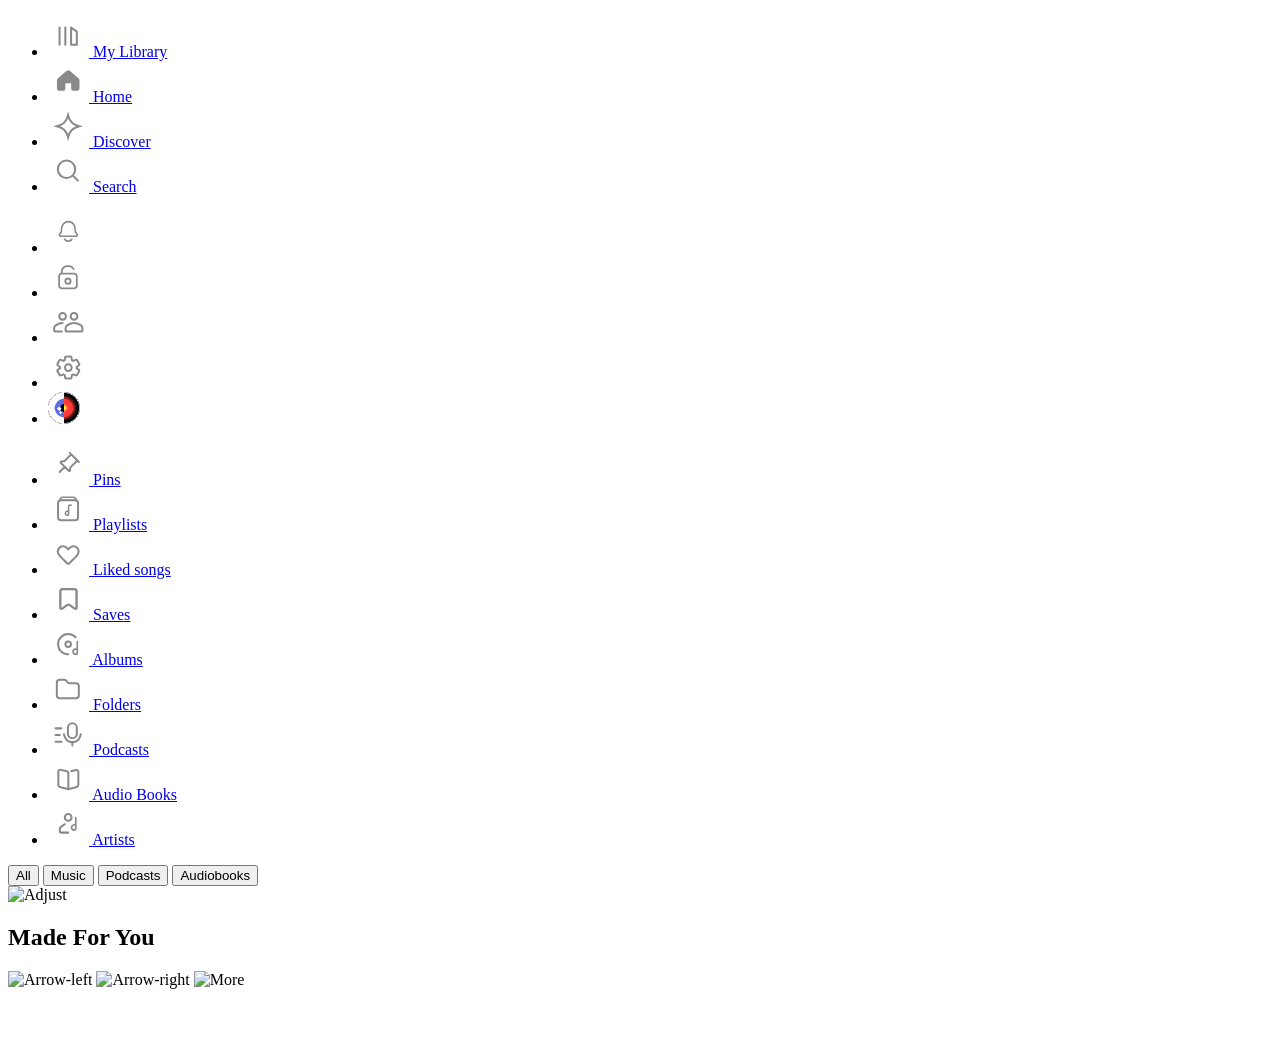
==== index.html @ 75dd50f4 "create html and scss files" ====
<!DOCTYPE html>
<html lang="en">

<head>
    <meta charset="UTF-8">
    <meta name="viewport" content="width=device-width, initial-scale=1.0">
    <title>Document</title>
</head>

<body>

    <div class="main-layout">

        <header class="header-container">

            <!-- Horizontal navigation with 2 lists -->
            <nav class="top-sidebar">

                <!-- 1st list/main navigation top right -->

                <div class="header-navigation">
                    <ul class="main-nav-list">

                        <li class="nav-link"><a href="#">

                                <svg class="nav-icon" width="41" height="41" viewBox="0 0 41 41" fill="none"
                                    xmlns="http://www.w3.org/2000/svg">
                                    <path d="M11.562 11.5625V28.8493" stroke="#898989" stroke-width="2.02054"
                                        stroke-linecap="round" stroke-linejoin="round" />
                                    <path d="M17.3242 11.5625V28.8493" stroke="#898989" stroke-width="2.02054"
                                        stroke-linecap="round" stroke-linejoin="round" />
                                    <path d="M23.0865 28.8493V11.5625L28.8488 15.5518V28.8493H23.0865Z" stroke="#898989"
                                        stroke-width="2.02054" stroke-linecap="round" stroke-linejoin="round" />
                                </svg>

                                <span class="nav-text">My Library</span>
                            </a>
                        </li>

                        <li class="nav-link"><a href="#">

                                <svg class="nav-icon" width="41" height="41" viewBox="0 0 41 41" fill="none"
                                    xmlns="http://www.w3.org/2000/svg">
                                    <path
                                        d="M10.1027 19.4329V26.9414C10.1027 27.8713 10.8565 28.6251 11.7865 28.6251H15.154C15.7202 28.6538 16.195 28.2025 16.195 27.6356V22.7282C16.195 21.8025 16.9422 21.0504 17.8679 21.0445L22.6554 21.0135C23.5896 21.0074 24.3501 21.7631 24.3501 22.6972V27.7185C24.3501 28.2192 24.756 28.6251 25.2567 28.6251H28.6243C29.5542 28.6251 30.3081 27.8713 30.3081 26.9414V19.4329C30.3081 18.9376 30.09 18.4674 29.7119 18.1475L21.293 11.0238C20.6652 10.4926 19.7456 10.4926 19.1178 11.0238L10.6988 18.1475C10.3208 18.4674 10.1027 18.9376 10.1027 19.4329Z"
                                        fill="#898989" stroke="#898989" stroke-width="2.3573" stroke-linecap="round"
                                        stroke-linejoin="round" />
                                </svg>

                                <span class="nav-text">Home</span></a></li>

                        <li class="nav-link"><a href="#">

                                <svg class="nav-icon" width="41" height="41" viewBox="0 0 41 41" fill="none"
                                    xmlns="http://www.w3.org/2000/svg">
                                    <path
                                        d="M20.5903 10.8229C21.8159 15.1881 25.2271 18.5993 29.5923 19.8249L31.3872 20.3288L29.5923 20.8327C25.2271 22.0583 21.8159 25.4695 20.5903 29.8346L20.0864 31.6296L19.5825 29.8346C18.357 25.4695 14.9457 22.0583 10.5806 20.8327L8.78564 20.3288L10.5806 19.8249C14.9457 18.5993 18.357 15.1881 19.5825 10.8229L20.0864 9.028L20.5903 10.8229Z"
                                        stroke="#898989" stroke-width="2" />
                                </svg>

                                <span class="nav-text">Discover</span>
                            </a>
                        </li>

                        <li class="nav-link"><a href="#">

                                <svg class="nav-icon" width="41" height="41" viewBox="0 0 41 41" fill="none"
                                    xmlns="http://www.w3.org/2000/svg">
                                    <path
                                        d="M24.7356 24.3607C26.2732 22.7923 27.2213 20.6437 27.2213 18.2738C27.2213 13.4713 23.3281 9.57812 18.5256 9.57812C13.7232 9.57812 9.82999 13.4713 9.82999 18.2738C9.82999 23.0763 13.7232 26.9694 18.5256 26.9694C20.9582 26.9694 23.1574 25.9706 24.7356 24.3607ZM24.7356 24.3607L29.83 29.5781"
                                        stroke="#898989" stroke-width="2.02054" stroke-linecap="round" />
                                </svg>

                                <span class="nav-text">Search</span>
                            </a>
                        </li>

                    </ul>
                </div>

                <!-- 2nd list / Top left navigation with icons inside -->


                <div class="icon-nav">
                    <ul class="action-nav-list">
                        <li class="nav-link"><a href="#">
                                <svg class="nav-icon" width="41" height="41" viewBox="0 0 41 41" fill="none"
                                    xmlns="http://www.w3.org/2000/svg">
                                    <path
                                        d="M27.8736 24.2741H12.8179C11.6282 24.2741 10.9784 22.8866 11.74 21.9727L12.9945 20.4673C13.2098 20.2088 13.3174 19.882 13.3141 19.5456C13.2934 17.4262 13.6655 9.54102 20.3457 9.54102C27.0259 9.54102 27.398 17.4262 27.3774 19.5456C27.3741 19.882 27.4816 20.2088 27.697 20.4673L28.9515 21.9727C29.7131 22.8866 29.0632 24.2741 27.8736 24.2741Z"
                                        stroke="#898989" stroke-width="1.6838" stroke-linecap="round"
                                        stroke-linejoin="round" />
                                    <path
                                        d="M16.8379 27.0801C16.8379 27.0801 17.5395 29.1848 20.3458 29.1848C23.1521 29.1848 23.8536 27.0801 23.8536 27.0801"
                                        stroke="#898989" stroke-width="1.6838" stroke-linecap="round"
                                        stroke-linejoin="round" />
                                </svg>
                            </a>
                        </li>

                        <li class="nav-link"><a href="#">
                                <svg class="nav-icon" width="41" height="41" viewBox="0 0 41 41" fill="none"
                                    xmlns="http://www.w3.org/2000/svg">
                                    <path
                                        d="M24.7338 12.4639C24.9425 12.9074 25.4713 13.0978 25.9148 12.889C26.3583 12.6803 26.5487 12.1515 26.3399 11.708L24.7338 12.4639ZM13.8048 16.1865C14.6809 16.0443 14.6809 16.0447 14.681 16.0451C14.681 16.0452 14.6811 16.0456 14.6811 16.0457C14.6812 16.0461 14.6812 16.0464 14.6812 16.0465C14.6813 16.0468 14.6813 16.0467 14.6812 16.0462C14.681 16.0451 14.6806 16.0424 14.68 16.0382C14.6787 16.0296 14.6766 16.0148 14.674 15.9941C14.6687 15.9526 14.6611 15.8877 14.6536 15.8029C14.6385 15.6328 14.6236 15.3846 14.6263 15.0851C14.6318 14.4798 14.7089 13.6967 14.9783 12.9307C15.2453 12.1715 15.6926 11.4504 16.4326 10.914C17.1704 10.3793 18.2742 9.97351 19.9514 9.97351V8.19836C17.9791 8.19836 16.4899 8.68016 15.3908 9.47676C14.2941 10.2717 13.661 11.3258 13.3037 12.3418C12.9488 13.3509 12.8578 14.3429 12.8512 15.069C12.8479 15.4352 12.866 15.7418 12.8854 15.96C12.8951 16.0693 12.9052 16.157 12.9132 16.2195C12.9172 16.2508 12.9207 16.2758 12.9234 16.2941C12.9247 16.3033 12.9259 16.3108 12.9267 16.3166C12.9272 16.3195 12.9276 16.3219 12.9279 16.324C12.9281 16.325 12.9282 16.3259 12.9283 16.3267C12.9284 16.3271 12.9285 16.3276 12.9285 16.3278C12.9286 16.3282 12.9287 16.3287 13.8048 16.1865ZM19.9514 9.97351C21.4562 9.97351 22.4981 10.3005 23.2263 10.7507C23.9524 11.1996 24.4245 11.8067 24.7338 12.4639L26.3399 11.708C25.9085 10.7913 25.2234 9.89837 24.1597 9.24076C23.0981 8.58443 21.7176 8.19836 19.9514 8.19836V9.97351Z"
                                        fill="#898989" />
                                    <path
                                        d="M26.1644 16.6309H13.7384C12.2678 16.6309 11.0757 17.823 11.0757 19.2936V28.6131C11.0757 30.0837 12.2678 31.2758 13.7384 31.2758H26.1644C27.635 31.2758 28.8271 30.0837 28.8271 28.6131V19.2936C28.8271 17.823 27.635 16.6309 26.1644 16.6309Z"
                                        stroke="#898989" stroke-width="1.77515" />
                                    <circle cx="19.9514" cy="24.1744" r="2.66272" stroke="#898989"
                                        stroke-width="1.77515" />
                                </svg>
                        </li>


                        <li class="nav-link"><a href="#">
                                <svg class="nav-icon" width="41" height="41" viewBox="0 0 41 41" fill="none"
                                    xmlns="http://www.w3.org/2000/svg">
                                    <path
                                        d="M29.4 14.3129C29.4 16.1727 27.8923 17.6804 26.0324 17.6804C24.1726 17.6804 22.6649 16.1727 22.6649 14.3129C22.6649 12.453 24.1726 10.9453 26.0324 10.9453C27.8923 10.9453 29.4 12.453 29.4 14.3129Z"
                                        stroke="#898989" stroke-width="2.02054" />
                                    <path
                                        d="M19.1131 23.4167L19.8629 22.9168C21.6899 21.6988 23.8366 21.0488 26.0324 21.0488C28.2282 21.0488 30.3749 21.6988 32.202 22.9168L32.9518 23.4167C33.8886 24.0412 34.4513 25.0927 34.4513 26.2187V27.8962C34.4513 28.7641 33.7477 29.4677 32.8798 29.4677H26.0324H19.185C18.3171 29.4677 17.6135 28.7641 17.6135 27.8962V26.2187C17.6135 25.0927 18.1762 24.0412 19.1131 23.4167Z"
                                        stroke="#898989" stroke-width="2.02054" stroke-linecap="round"
                                        stroke-linejoin="round" />
                                    <path
                                        d="M17.9811 14.3129C17.9811 16.1727 16.4734 17.6804 14.6135 17.6804C12.7537 17.6804 11.246 16.1727 11.246 14.3129C11.246 12.453 12.7537 10.9453 14.6135 10.9453C16.4734 10.9453 17.9811 12.453 17.9811 14.3129Z"
                                        stroke="#898989" stroke-width="2.02054" />
                                    <path
                                        d="M14.6135 21.0488C12.4177 21.0488 10.271 21.6988 8.44398 22.9168L7.69419 23.4167C6.75734 24.0412 6.19461 25.0927 6.19461 26.2187V27.8962C6.19461 28.7641 6.89821 29.4677 7.76614 29.4677H13.8271"
                                        stroke="#898989" stroke-width="2.02054" stroke-linecap="round"
                                        stroke-linejoin="round" />
                                </svg>

                        </li>
                        <li class="nav-link"><a href="#">
                                <svg class="nav-icon" width="41" height="41" viewBox="0 0 41 41" fill="none"
                                    xmlns="http://www.w3.org/2000/svg">
                                    <path
                                        d="M22.4407 31.5846H18.208C17.9258 31.5846 17.6812 31.493 17.4743 31.3096C17.2674 31.1263 17.1451 30.8971 17.1075 30.6221L16.7688 28.0646C16.5243 27.973 16.294 27.863 16.0781 27.7346C15.8613 27.6063 15.6495 27.4688 15.4426 27.3221L12.9876 28.3121C12.7242 28.4038 12.4608 28.413 12.1975 28.3396C11.9341 28.2663 11.7272 28.1105 11.5767 27.8721L9.48852 24.3246C9.33802 24.0863 9.29099 23.8296 9.34743 23.5546C9.40387 23.2796 9.54496 23.0596 9.7707 22.8946L11.8871 21.3271C11.8683 21.1988 11.8589 21.0749 11.8589 20.9553V20.2128C11.8589 20.094 11.8683 19.9705 11.8871 19.8421L9.7707 18.2746C9.54496 18.1096 9.40387 17.8896 9.34743 17.6146C9.29099 17.3396 9.33802 17.083 9.48852 16.8446L11.5767 13.2971C11.7084 13.0405 11.9104 12.8799 12.1828 12.8153C12.456 12.7515 12.7242 12.7655 12.9876 12.8571L15.4426 13.8471C15.6495 13.7005 15.8659 13.563 16.0916 13.4346C16.3173 13.3063 16.5431 13.1963 16.7688 13.1046L17.1075 10.5471C17.1451 10.2721 17.2674 10.043 17.4743 9.85964C17.6812 9.67631 17.9258 9.58464 18.208 9.58464H22.4407C22.7229 9.58464 22.9675 9.67631 23.1744 9.85964C23.3813 10.043 23.5036 10.2721 23.5412 10.5471L23.8798 13.1046C24.1244 13.1963 24.355 13.3063 24.5718 13.4346C24.7877 13.563 24.9992 13.7005 25.2061 13.8471L27.6611 12.8571C27.9245 12.7655 28.1878 12.7563 28.4512 12.8296C28.7146 12.903 28.9215 13.0588 29.072 13.2971L31.1602 16.8446C31.3107 17.083 31.3577 17.3396 31.3013 17.6146C31.2448 17.8896 31.1037 18.1096 30.878 18.2746L28.7616 19.8421C28.7804 19.9705 28.7898 20.094 28.7898 20.2128V20.9553C28.7898 21.0749 28.771 21.1988 28.7334 21.3271L30.8498 22.8946C31.0755 23.0596 31.2166 23.2796 31.273 23.5546C31.3295 23.8296 31.2824 24.0863 31.1319 24.3246L29.0438 27.8446C28.8933 28.083 28.6818 28.2436 28.4094 28.3264C28.1363 28.4086 27.868 28.4038 27.6047 28.3121L25.2061 27.3221C24.9992 27.4688 24.7828 27.6063 24.5571 27.7346C24.3313 27.863 24.1056 27.973 23.8798 28.0646L23.5412 30.6221C23.5036 30.8971 23.3813 31.1263 23.1744 31.3096C22.9675 31.493 22.7229 31.5846 22.4407 31.5846Z"
                                        stroke="#898989" stroke-width="2" />
                                    <circle cx="20.3243" cy="20.5848" r="3.34783" stroke="#898989" stroke-width="2" />
                                </svg>
                            </a>
                        </li>
                        <li class="nav-link"><a href="#">
                                <svg class="nav-icon" width="32" height="32" viewBox="0 0 32 32" fill="none"
                                    xmlns="http://www.w3.org/2000/svg" xmlns:xlink="http://www.w3.org/1999/xlink">
                                    <rect width="32" height="32" rx="16" fill="url(#pattern0_8033_2040)" />
                                    <defs>
                                        <pattern id="pattern0_8033_2040" patternContentUnits="objectBoundingBox"
                                            width="1" height="1">
                                            <use xlink:href="#image0_8033_2040" transform="scale(0.00208333)" />
                                        </pattern>
                                        <image id="image0_8033_2040" width="480" height="480" preserveAspectRatio="none"
                                            xlink:href="[data-uri]" />
                                    </defs>
                                </svg>

                            </a>
                        </li>
                    </ul>

                </div>

            </nav>
        </header>



        <!-- Sidebar -->

        <aside class="sidebar">
            <nav class="sidebar-content">
                <ul class="sidebar-nav">
                    <li class="nav-link"><a href="#">
                            <svg class="nav-icon" width="41" height="41" viewBox="0 0 41 41" fill="none"
                                xmlns="http://www.w3.org/2000/svg">
                                <path
                                    d="M29.3209 16.4258L30.8388 17.9436M29.3209 16.4258L22.6206 23.1262C22.4974 23.2493 22.4191 23.4101 22.3981 23.5829L22.0634 26.3362C21.9851 26.9808 21.1987 27.2521 20.7395 26.7929L16.811 22.8644M29.3209 16.4258L23.2496 10.3544M21.7318 8.8366L23.2496 10.3544M23.2496 10.3544L16.5492 17.0548C16.4261 17.1779 16.2653 17.2562 16.0925 17.2773L13.3392 17.6119C12.6946 17.6903 12.4233 18.4767 12.8824 18.9358L16.811 22.8644M16.811 22.8644L11.6432 28.0322"
                                    stroke="#898989" stroke-width="2" stroke-linecap="round" stroke-linejoin="round" />
                            </svg>

                            <span>Pins</span></a></li>

                    <li class="nav-link"><a href="#">
                            <svg class="nav-icon" width="41" height="41" viewBox="0 0 41 41" fill="none"
                                xmlns="http://www.w3.org/2000/svg">
                                <rect width="20" height="20" rx="3" transform="matrix(1 0 0 -1 10.0757 31.3301)"
                                    stroke="#898989" stroke-width="2" stroke-linejoin="round" />
                                <path
                                    d="M12.0757 11.3301H28.0757C28.0757 9.67322 26.7325 8.33008 25.0757 8.33008H15.0757C13.4188 8.33008 12.0757 9.67322 12.0757 11.3301Z"
                                    stroke="#898989" stroke-width="1.5" stroke-linejoin="round" />
                                <path
                                    d="M20.5883 22.286V16.9551C20.5883 16.6099 20.8681 16.3301 21.2133 16.3301H23.3297M20.5883 22.286V25.303C20.5883 25.8578 20.1944 26.3413 19.6397 26.3289C18.6777 26.3075 17.3297 25.9738 17.3297 24.2713C17.3297 21.6242 20.5883 22.286 20.5883 22.286Z"
                                    stroke="#898989" stroke-width="1.5" stroke-linecap="round"
                                    stroke-linejoin="round" />
                            </svg>

                            <span>Playlists</span></a></li>
                    <li class="nav-link"><a href="#">

                            <svg class="nav-icon" width="41" height="41" viewBox="0 0 41 41" fill="none"
                                xmlns="http://www.w3.org/2000/svg">
                                <path
                                    d="M22.0692 13.5685L20.2054 15.3745L18.3415 13.5685C16.3872 11.6749 13.252 11.7794 11.4282 13.7991C9.65841 15.7589 9.41476 18.6943 11.0173 20.793C11.2143 21.0509 11.4079 21.2979 11.5922 21.524C12.7586 22.9549 15.3036 25.4539 16.5788 26.7949C17.5209 27.7857 18.3677 28.6121 19.0057 29.214C19.6794 29.8496 20.7193 29.8357 21.3943 29.2014C22.5707 28.0961 24.3746 26.3743 25.6453 25.0379C26.9204 23.6969 27.6521 22.9549 28.8186 21.524C29.0028 21.2979 29.1965 21.0509 29.3934 20.793C30.996 18.6943 30.7523 15.7589 28.9826 13.7991C27.1587 11.7794 24.0236 11.6749 22.0692 13.5685Z"
                                    stroke="#898989" stroke-width="2.02054" stroke-linecap="round"
                                    stroke-linejoin="round" />
                            </svg>
                            <span>Liked songs</span></a></li>

                    <li class="nav-link"><a href="#">
                            <svg class="nav-icon" width="41" height="41" viewBox="0 0 41 41" fill="none"
                                xmlns="http://www.w3.org/2000/svg">
                                <path
                                    d="M12.3243 12.4017V28.7055C12.3243 29.6489 13.3907 30.1977 14.1583 29.6493L19.095 26.1232C19.9016 25.5471 20.985 25.5471 21.7916 26.1232L26.7283 29.6493C27.4959 30.1977 28.5623 29.6489 28.5623 28.7055V12.4017C28.5623 11.1206 27.5237 10.082 26.2426 10.082H14.644C13.3629 10.082 12.3243 11.1206 12.3243 12.4017Z"
                                    stroke="#898989" stroke-width="2.3197" />
                            </svg>
                            <span>Saves</span></a></li>

                    <li class="nav-link"><a href="#">
                            <svg class="nav-icon" width="41" height="41" viewBox="0 0 41 41" fill="none"
                                xmlns="http://www.w3.org/2000/svg">
                                <circle cx="20.2054" cy="20.2065" r="2.75528" stroke="#898989" stroke-width="2.02054" />
                                <path
                                    d="M20.2053 30.3089C14.6257 30.3089 10.1026 25.7858 10.1026 20.2062C10.1026 14.6267 14.6257 10.1035 20.2053 10.1035C23.1179 10.1035 25.7427 11.3361 27.5864 13.3081"
                                    stroke="#898989" stroke-width="2.02054" stroke-linecap="round" />
                                <path
                                    d="M29.2959 17.5801V25.1571M29.2959 25.1571V28.9201C29.2959 29.6692 28.7624 30.3226 28.0136 30.299C26.7754 30.26 25.0864 29.8159 25.0864 27.6828C25.0864 24.3152 29.2959 25.1571 29.2959 25.1571Z"
                                    stroke="#898989" stroke-width="1.68378" stroke-linecap="round"
                                    stroke-linejoin="round" />
                            </svg>
                            <span>Albums</span></a></li>
                    <li class="nav-link"><a href="#">
                            <svg class="nav-icon" width="41" height="41" viewBox="0 0 41 41" fill="none"
                                xmlns="http://www.w3.org/2000/svg">
                                <path
                                    d="M30.8324 26.3301C30.8324 27.9869 29.4893 29.3301 27.8324 29.3301H11.8324C10.1755 29.3301 8.8324 27.9869 8.8324 26.3301V14.1301V13.8301C8.8324 12.1732 10.1755 10.8301 11.8324 10.8301H16.192C17.2142 10.8301 18.166 11.3505 18.7177 12.2111L19.0625 12.7491C19.6142 13.6096 20.566 14.1301 21.5882 14.1301H27.8324C29.4893 14.1301 30.8324 15.4732 30.8324 17.1301V26.3301Z"
                                    stroke="#898989" stroke-width="2" stroke-linejoin="round" />
                            </svg>
                            <span>Folders</span></a></li>
                    <li class="nav-link"><a href="#">
                            <svg class="nav-icon" width="41" height="41" viewBox="0 0 41 41" fill="none"
                                xmlns="http://www.w3.org/2000/svg">
                                <path
                                    d="M19.9314 13.7771V19.7066C19.9314 22.1626 21.9224 24.1536 24.3785 24.1536C26.8345 24.1536 28.8255 22.1626 28.8255 19.7066V18.7183V13.7771C28.8255 11.3211 26.8345 9.33008 24.3785 9.33008C21.9224 9.33008 19.9314 11.3211 19.9314 13.7771Z"
                                    stroke="#898989" stroke-width="2.016" stroke-linecap="round" />
                                <path
                                    d="M15.9784 20.2012C15.9784 20.2012 16.9666 28.1071 24.3784 28.1071M24.3784 28.1071C31.7902 28.1071 32.7784 20.2012 32.7784 20.2012M24.3784 28.1071V31.5659"
                                    stroke="#898989" stroke-width="2.016" stroke-linecap="round" />
                                <path d="M7.57837 14.3711H13.4584" stroke="#898989" stroke-width="2.016"
                                    stroke-linecap="round" />
                                <path d="M7.57837 21.0898H11.7784" stroke="#898989" stroke-width="2.016"
                                    stroke-linecap="round" />
                                <path d="M7.57837 27.8105H13.4584" stroke="#898989" stroke-width="2.016"
                                    stroke-linecap="round" />
                            </svg>
                            <span>Podcasts</span></a></li>
                    <li class="nav-link"><a href="#">
                            <svg class="nav-icon" width="41" height="41" viewBox="0 0 41 41" fill="none"
                                xmlns="http://www.w3.org/2000/svg">
                                <path
                                    d="M20.3297 30.3301L11.7921 27.9475C10.9276 27.7062 10.3297 26.9186 10.3297 26.0211V12.8486C10.3297 11.561 11.5286 10.6089 12.7827 10.9006L18.7827 12.2959C19.6886 12.5066 20.3297 13.3139 20.3297 14.2439V30.3301ZM20.3297 30.3301L28.8673 27.9475C29.7318 27.7062 30.3297 26.9186 30.3297 26.0211V12.9126C30.3297 11.6049 29.0954 10.649 27.8294 10.9762L23.1297 12.1905"
                                    stroke="#898989" stroke-width="2" stroke-linecap="round" stroke-linejoin="round" />
                            </svg>
                            <span>Audio Books</span></a></li>
                    <li class="nav-link"><a href="#">
                            <svg class="nav-icon" width="41" height="41" viewBox="0 0 41 41" fill="none"
                                xmlns="http://www.w3.org/2000/svg">
                                <path
                                    d="M23.573 13.4691C23.573 15.329 22.0653 16.8367 20.2055 16.8367C18.3456 16.8367 16.8379 15.329 16.8379 13.4691C16.8379 11.6093 18.3456 10.1016 20.2055 10.1016C22.0653 10.1016 23.573 11.6093 23.573 13.4691Z"
                                    stroke="#898989" stroke-width="2.02054" />
                                <path
                                    d="M16.8379 20.2051L13.2861 22.5729C12.3493 23.1975 11.7866 24.249 11.7866 25.3749V27.0525C11.7866 27.9204 12.4902 28.624 13.3581 28.624H20.2055"
                                    stroke="#898989" stroke-width="2.02054" stroke-linecap="round"
                                    stroke-linejoin="round" />
                                <path
                                    d="M27.7825 13.4688V21.0458M27.7825 21.0458V24.8088C27.7825 25.5579 27.249 26.2113 26.5003 26.1877C25.262 26.1487 23.5731 25.7046 23.5731 23.5715C23.5731 20.2039 27.7825 21.0458 27.7825 21.0458Z"
                                    stroke="#898989" stroke-width="1.68378" stroke-linecap="round"
                                    stroke-linejoin="round" />
                            </svg>
                            <span>Artists</span></a></li>
                </ul>
            </nav>
        </aside>


        <!-- Main Content of page -->

        <main class="main-content">

            <section class="main-content-header">
                <div class="filter-buttons">
                    <button class="filter-btn">All</button>
                    <button class="filter-btn">Music</button>
                    <button class="filter-btn">Podcasts</button>
                    <button class="filter-btn">Audiobooks</button>

                </div>

                <div class="adjust-icon">
                    <img src="/assets/" alt="Adjust">
                </div>

            </section>

            <section class="main-content-card-sections">
                <div class="section-name">
                    <h2>Made For You</h2>
                    <div class="navigation-arrows">
                        <img src="/assets/" alt="Arrow-left">
                        <img src="/assets/" alt="Arrow-right">
                        <img src="/assets/" alt="More">
                    </div>

                </div>

                <div class="card-grid">
                    <article class="card">
                        <img src="" alt="">
                        <h3></h3>
                        <p></p>

                    </article>

                    <article class="card">
                        <img src="" alt="">
                        <h3></h3>
                        <p></p>

                    </article>
                </div>

            </section>










        </main>








    </div>


</body>

</html>
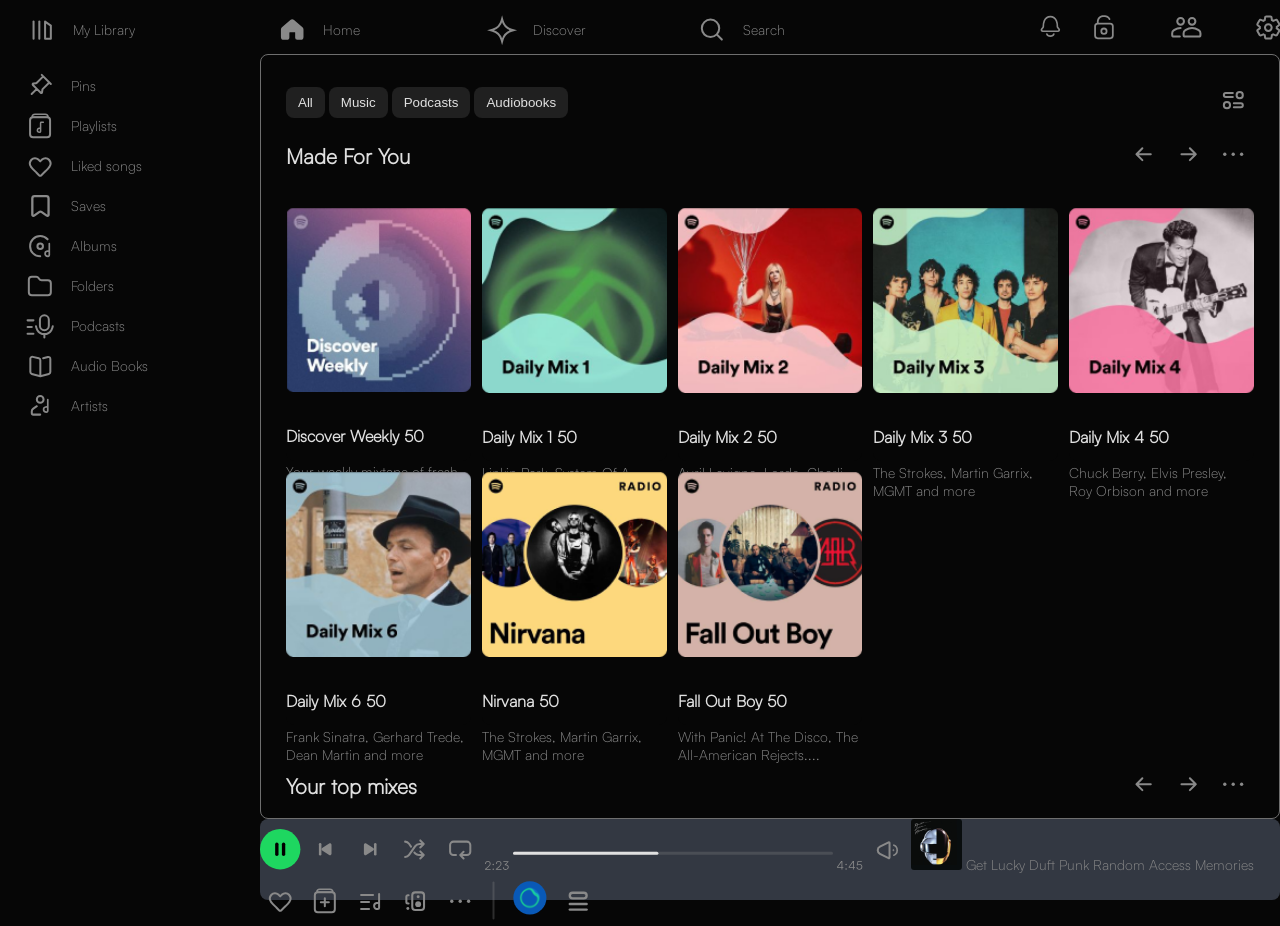
==== commit b7d1d02c: "add font-family, icons, images, library.html" ====
--- a/index.html
+++ b/index.html
@@ -4,12 +4,13 @@
 <head>
     <meta charset="UTF-8">
     <meta name="viewport" content="width=device-width, initial-scale=1.0">
+    <link rel="stylesheet" href="./css/main.css">
     <title>Document</title>
 </head>
 
 <body>
 
-    <div class="main-layout">
+    <div class="main-layout container">
 
         <header class="header-container">
 
@@ -21,7 +22,7 @@
                 <div class="header-navigation">
                     <ul class="main-nav-list">
 
-                        <li class="nav-link"><a href="#">
+                        <li class="nav-link"><a href="./pages/library.html" target="_blank">
 
                                 <svg class="nav-icon" width="41" height="41" viewBox="0 0 41 41" fill="none"
                                     xmlns="http://www.w3.org/2000/svg">
@@ -166,8 +167,6 @@
             </nav>
         </header>
 
-
-
         <!-- Sidebar -->
 
         <aside class="sidebar">
@@ -284,7 +283,6 @@
             </nav>
         </aside>
 
-
         <!-- Main Content of page -->
 
         <main class="main-content">
@@ -299,61 +297,401 @@
                 </div>
 
                 <div class="adjust-icon">
-                    <img src="/assets/" alt="Adjust">
+                    <img src="assets/icons/icons big/Name=Adjust, Filled=No.svg" alt="Adjust" title="Adjust">
+                    <!-- title რატო არ მუშაობს? -->
+
                 </div>
 
             </section>
 
-            <section class="main-content-card-sections">
-                <div class="section-name">
-                    <h2>Made For You</h2>
-                    <div class="navigation-arrows">
-                        <img src="/assets/" alt="Arrow-left">
-                        <img src="/assets/" alt="Arrow-right">
-                        <img src="/assets/" alt="More">
-                    </div>
-
-                </div>
-
-                <div class="card-grid">
-                    <article class="card">
-                        <img src="" alt="">
-                        <h3></h3>
-                        <p></p>
-
-                    </article>
-
-                    <article class="card">
-                        <img src="" alt="">
-                        <h3></h3>
-                        <p></p>
-
-                    </article>
-                </div>
-
-            </section>
-
-
-
-
-
-
-
-
-
+            <!-- Cards Area -->
+
+            <div class="card-grid">
+
+
+                <!-- Made For You -->
+
+                <section class="cards-section">
+                    <div class="section-name">
+                        <h2>Made For You</h2>
+                        <div class="navigation-arrows">
+                            <img src="assets/icons/icons big/Name=Arrow-Left, Filled=No.svg" alt="Arrow-left">
+                            <img src="assets/icons/icons big/Name=Arrow-Right, Filled=No.svg" alt="Arrow-right">
+                            <img src="assets/icons/icons big/Name=More, Filled=No.svg" alt="More">
+                        </div>
+
+                    </div>
+
+                    <div class="card-container">
+                        <article class="card">
+                            <img src="/assets/images/home-pg-images/Frame 8.png" alt="Discover Weekly">
+                            <h3>Discover Weekly <span>50</span></h3>
+                            <p>Your weekly mixtape of fresh music.</p>
+
+                        </article>
+
+                        <article class="card">
+                            <img src="/assets/images/home-pg-images/Frame 8-1.png" alt="Daily Mix 1">
+                            <h3>Daily Mix 1 <span>50</span></h3>
+                            <p>Linkin Park, System Of A Down, Coal Chamber...</p>
+
+                        </article>
+
+                        <article class="card">
+                            <img src="/assets/images/home-pg-images/Frame 8-2.png" alt="Daily Mix 2">
+                            <h3>Daily Mix 2 <span>50</span></h3>
+                            <p>Avril Lavigne, Lorde, Charli XCX and more</p>
+
+                        </article>
+
+                        <article class="card">
+                            <img src="/assets/images/home-pg-images/Frame 8-3.png" alt="Daily Mix 3">
+                            <h3>Daily Mix 3 <span>50</span></h3>
+                            <p>The Strokes, Martin Garrix, MGMT and more</p>
+
+                        </article>
+
+                        <article class="card">
+                            <img src="/assets/images/home-pg-images/Frame 8-4.png" alt="Daily Mix 4">
+                            <h3>Daily Mix 4 <span>50</span></h3>
+                            <p>Chuck Berry, Elvis Presley, Roy Orbison and more</p>
+
+                        </article>
+
+                        <article class="card">
+                            <img src="/assets/images/home-pg-images/Frame 8-5.png" alt="Daily Mix 6">
+                            <h3>Daily Mix 6 <span>50</span></h3>
+                            <p>Frank Sinatra, Gerhard Trede, Dean Martin and more</p>
+
+                        </article>
+
+                        <article class="card">
+                            <img src="/assets/images/home-pg-images/Frame 8-6.png" alt="Nirvana">
+                            <h3>Nirvana <span>50</span></h3>
+                            <p>The Strokes, Martin Garrix, MGMT and more</p>
+
+                        </article>
+
+                        <article class="card">
+                            <img src="/assets/images/home-pg-images/Frame 8-7.png" alt="Fall Out Boy">
+                            <h3>Fall Out Boy <span>50</span></h3>
+                            <p>With Panic! At The Disco, The All-American Rejects....</p>
+
+                        </article>
+
+                    </div>
+
+                </section>
+
+
+                <!-- 2nd row -->
+
+
+                <section class="cards-section">
+
+                    <div class="section-name">
+                        <h2>Your top mixes</h2>
+                        <div class="navigation-arrows">
+                            <img src="assets/icons/icons big/Name=Arrow-Left, Filled=No.svg" alt="Arrow-left">
+                            <img src="assets/icons/icons big/Name=Arrow-Right, Filled=No.svg" alt="Arrow-right">
+                            <img src="assets/icons/icons big/Name=More, Filled=No.svg" alt="More">
+                        </div>
+
+                    </div>
+
+                    <div class="card-container">
+
+                        <article class="card">
+                            <img src="/assets/images/home-pg-images/Frame 8-11.png" alt="Rock Mix">
+                            <h3>Rock Mix <span>50</span></h3>
+                            <p>Red Hot Chili Peppers, R.E.M., Guns N' Roses...</p>
+                        </article>
+
+                        <article class="card">
+                            <img src="/assets/images/home-pg-images/Frame 8-12.png" alt="Chill Mix">
+                            <h3>Chill Mix <span>50</span></h3>
+                            <p>MF DOOM, Daft Punk, The Chainsmokers, and more</p>
+                        </article>
+
+                        <article class="card">
+                            <img src="/assets/images/home-pg-images/Frame 8-13.png" alt="Pop Mix">
+                            <h3>Pop Mix <span>50</span></h3>
+                            <p>Kylie Minogue, Charli XCX, Cage The Elephant and...</p>
+                        </article>
+
+                        <article class="card">
+                            <img src="/assets/images/home-pg-images/Frame 8-14.png" alt="Daft Punk Mix">
+                            <h3>Daft Punk Mix <span>50</span></h3>
+                            <p>Daft Punk, MGMT, Muse, and more</p>
+                        </article>
+
+                        <article class="card">
+                            <img src="/assets/images/home-pg-images/Frame 8-15.png" alt="Happy Mix">
+                            <h3>Happy Mix <span>50</span></h3>
+                            <p>Chuck Berry, Skeeter David, Van Morrison and...</p>
+                        </article>
+
+                        <article class="card">
+                            <img src="/assets/images/home-pg-images/Frame 8-16.png" alt="David Bowie Mix">
+                            <h3>David Bowie Mix <span>50</span></h3>
+                            <p>Soft Cell, The Who and The Clash</p>
+                        </article>
+
+                        <article class="card">
+                            <img src="/assets/images/home-pg-images/Frame 8-17.png" alt="60s Mix">
+                            <h3>Upbeat Mix <span>50</span></h3>
+                            <p>Kylie Minogue, Charli XCX, Cage The Elephant and...</p>
+                        </article>
+
+                        <article class="card">
+                            <img src="/assets/images/home-pg-images/Frame 124-1.png" alt="60s Mix">
+                            <h3>60s Mix <span>50</span></h3>
+                            <p>The Turtles, Van Morrison, ABBA and more</p>
+                        </article>
+
+                    </div>
+
+                </section>
+
+                <!-- 3rd row -->
+
+
+                <section class="cards-section">
+
+                    <div class="section-name">
+                        <h2>Your favorite artists</h2>
+                        <div class="navigation-arrows">
+                            <img src="assets/icons/icons big/Name=Arrow-Left, Filled=No.svg" alt="Arrow-left">
+                            <img src="assets/icons/icons big/Name=Arrow-Right, Filled=No.svg" alt="Arrow-right">
+                            <img src="assets/icons/icons big/Name=More, Filled=No.svg" alt="More">
+                        </div>
+
+                    </div>
+
+                    <div class="card-container">
+
+                        <article class="card">
+                            <img src="/assets/images/home-pg-images/image 9.png" alt="Rock Mix">
+                            <h3>Guns N’ Roses</h3>
+                        </article>
+
+                        <article class="card">
+                            <img src="/assets/images/home-pg-images/image 3.png" alt="Rock Mix">
+                            <h3>Daft Punk</h3>
+                        </article>
+
+                        <article class="card">
+                            <img src="/assets/images/home-pg-images/image 4.png" alt="Rock Mix">
+                            <h3>David Bowie</h3>
+                        </article>
+                    </div>
+
+                </section>
+
+
+                <!-- 4rd row -->
+
+
+                <section class="cards-section">
+
+                    <div class="section-name">
+                        <h2>Albums for you</h2>
+                        <div class="navigation-arrows">
+                            <img src="assets/icons/icons big/Name=Arrow-Left, Filled=No.svg" alt="Arrow-left">
+                            <img src="assets/icons/icons big/Name=Arrow-Right, Filled=No.svg" alt="Arrow-right">
+                            <img src="assets/icons/icons big/Name=More, Filled=No.svg" alt="More">
+                        </div>
+
+                    </div>
+
+                    <div class="card-container">
+
+                        <article class="card">
+                            <img src="/assets/images/home-pg-images/images 1 (3).png" alt="Rock Mix">
+                            <h3>Meteora</h3>
+                            <p>Linkin Park</p>
+                        </article>
+
+                        <article class="card">
+                            <img src="/assets/images/home-pg-images/image 3.png" alt="Rock Mix">
+                            <h3>Random Access Memories 13</h3>
+                            <p>Daft Punk</p>
+                        </article>
+
+                        <article class="card">
+                            <img src="/assets/images/home-pg-images/images 1 (1).png" alt="Rock Mix">
+                            <h3>Abbey Road</h3>
+                            <p>The beatles</p>
+                        </article>
+
+                        <article class="card">
+                            <img src="/assets/images/home-pg-images/img (6).png" alt="Rock Mix">
+                            <h3>Black Holes and Revelations</h3>
+                            <p>Muse</p>
+                        </article>
+                    </div>
+
+                </section>
+
+
+
+
+
+
+
+                <!-- 4rs row -->
+
+
+                <section class="cards-section">
+
+                    <div class="section-name">
+                        <h2>Audiobooks for you</h2>
+                        <div class="navigation-arrows">
+                            <img src="assets/icons/icons big/Name=Arrow-Left, Filled=No.svg" alt="Arrow-left">
+                            <img src="assets/icons/icons big/Name=Arrow-Right, Filled=No.svg" alt="Arrow-right">
+                            <img src="assets/icons/icons big/Name=More, Filled=No.svg" alt="More">
+                        </div>
+
+                    </div>
+
+                    <div class="card-container">
+
+                        <article class="card">
+                            <img src="/assets/images/home-pg-images/img (1).png" alt="Rock Mix">
+                            <h3>Halo: The Flood</h3>
+                            <p>William C. Dietz</p>
+                        </article>
+
+                        <article class="card">
+                            <img src="/assets/images/home-pg-images/img (4).png" alt="Rock Mix">
+                            <h3>Halo: First Strike</h3>
+                            <p>Eric Nylund</p>
+                        </article>
+
+                        <article class="card">
+                            <img src="/assets/images/home-pg-images/img (5).png" alt="Rock Mix">
+                            <h3>Halo: Ghosts of Onix</h3>
+                            <p>Eric Nylund</p>
+                        </article>
+                    </div>
+
+                </section>
+
+
+                <!-- 5th row -->
+
+
+                <section class="cards-section">
+
+                    <div class="section-name">
+                        <h2>Podcats for you</h2>
+                        <div class="navigation-arrows">
+                            <img src="assets/icons/icons big/Name=Arrow-Left, Filled=No.svg" alt="Arrow-left">
+                            <img src="assets/icons/icons big/Name=Arrow-Right, Filled=No.svg" alt="Arrow-right">
+                            <img src="assets/icons/icons big/Name=More, Filled=No.svg" alt="More">
+                        </div>
+
+                    </div>
+
+                    <div class="card-container">
+
+                        <article class="card">
+                            <img src="/assets/images/home-pg-images/img (2).png" alt="Rock Mix">
+                            <h3>anything goes...</h3>
+                            <p>emma chamberlain</p>
+                        </article>
+
+                        <article class="card">
+                            <img src="/assets/images/home-pg-images/img (3).png" alt="Rock Mix">
+                            <h3>The Joe Rogan...</h3>
+                            <p>Joe Rogan</p>
+                        </article>
+
+                        <article class="card">
+                            <img src="/assets/images/home-pg-images/img (6).png" alt="Rock Mix">
+                            <h3>The Journal</h3>
+                            <p>The Wall Street Journal</p>
+                        </article>
+                    </div>
+
+                </section>
+
+
+                <!-- 6th row -->
+
+
+                <section class="cards-section">
+
+                    <div class="section-name">
+                        <h2>Episodes for you</h2>
+                        <div class="navigation-arrows">
+                            <img src="assets/icons/icons big/Name=Arrow-Left, Filled=No.svg" alt="Arrow-left">
+                            <img src="assets/icons/icons big/Name=Arrow-Right, Filled=No.svg" alt="Arrow-right">
+                            <img src="assets/icons/icons big/Name=More, Filled=No.svg" alt="More">
+                        </div>
+
+                    </div>
+
+                    <div class="card-container">
+
+                        <article class="card">
+                            <img src="/assets/images/home-pg-images/img (2).png" alt="Rock Mix">
+                            <h3>anything goes...</h3>
+                            <p>emma chamberlain</p>
+                        </article>
+
+                        <article class="card">
+                            <img src="/assets/images/home-pg-images/img (3).png" alt="Rock Mix">
+                            <h3>The Joe Rogan...</h3>
+                            <p>Joe Rogan</p>
+                        </article>
+
+                        <article class="card">
+                            <img src="/assets/images/home-pg-images/img (6).png" alt="Rock Mix">
+                            <h3>The Journal</h3>
+                            <p>The Wall Street Journal</p>
+                        </article>
+                    </div>
+
+                </section>
+
+
+
+
+            </div>
 
         </main>
 
-
-
-
-
-
-
+        <footer>
+
+            <img src="assets/icons/icons big/Name=Pause, Filled=No.svg" alt="Pause">
+            <img src="assets/icons/icons big/Name=Prev, Filled=No.svg" alt="Previous">
+            <img src="assets/icons/icons big/Name=Next, Filled=No.svg" alt="Next">
+            <img src="assets/icons/icons big/Name=Shuffle, Filled=No.svg" alt="Shuffle">
+            <img src="assets/icons/icons big/Name=Loop, Filled=No.svg" alt="Loop">
+            <img src="assets/icons/player-icons/2_23.svg" alt="time2_23">
+            <img src="assets/icons/player-icons/track.svg" alt="track">
+            <img src="assets/icons/player-icons/4_45.svg" alt="time4_45">
+            <img src="assets/icons/player-icons/icons big (1).svg" alt="Sound">
+            <img src="assets/icons/player-icons/Rectangle 6.svg" alt="Album Picture">
+
+            <span>Get Lucky
+                Duft Punk
+                Random Access Memories</span>
+
+            <img src="assets/icons/icons big/Name=Like, Filled=No.svg" alt="Llike">
+            <img src="assets/icons/icons big/Name=Add to Playlist, Filled=No.svg" alt="Add to Playlist">
+            <img src="assets/icons/icons big/Name=Lyrics, Filled=No.svg" alt="Lyrics">
+            <img src="assets/icons/icons big/Name=Device, Filled=No.svg" alt="Device">
+            <img src="assets/icons/icons big/Name=More, Filled=No.svg" alt="More">
+            <img src="assets/icons/player-icons/Frame 62.svg" alt="Line">
+            <img src="assets/icons/player-icons/DJ.svg" alt="DJ">
+            <img src="assets/icons/icons big/Name=Queue, Filled=No.svg" alt="Queue">
+
+        </footer>
 
     </div>
 
-
 </body>
 
 </html>
--- a/css/main.css
+++ b/css/main.css
@@ -0,0 +1,350 @@
+@charset "UTF-8";
+ul, ol {
+  list-style: none;
+  padding: 0;
+  margin: 0;
+}
+
+a {
+  text-decoration: none;
+  color: inherit;
+}
+
+body {
+  font-family: "Satoshi-Light";
+  background-color: #060606;
+  color: #898989;
+  font-size: 14px;
+  font-weight: 400;
+  margin: 0;
+}
+
+h1, h2, h3 {
+  color: #E0E0E0;
+}
+
+.container {
+  max-width: 1810px;
+  margin: 0 auto;
+}
+
+.main-layout {
+  display: grid;
+  grid-template-columns: 260px 1fr;
+  grid-template-rows: 54px 1fr 81px;
+  height: 100vh;
+}
+
+.header-container {
+  grid-column: 1/-1;
+}
+
+.sidebar {
+  grid-column-start: 1;
+  grid-row-start: span 2;
+}
+
+.main-content {
+  grid-column-start: 2;
+  grid-row-start: 2;
+  overflow-y: auto;
+  border: 1px solid #6E6E6E;
+  border-radius: 8px;
+  padding: 25px;
+}
+
+footer {
+  grid-column: 2/-1;
+  grid-row-start: 3;
+  height: 81px;
+  background-color: #333842;
+  border-radius: 8px;
+}
+
+.section-name {
+  display: flex;
+  align-items: center;
+  justify-content: space-between;
+}
+
+.sidebar {
+  background-color: #060606;
+  color: #898989;
+  display: flex;
+  flex-direction: column;
+  justify-content: space-between;
+  width: 259px;
+  padding-top: 12px;
+}
+
+.sidebar-content {
+  display: flex;
+  flex-direction: column;
+  justify-content: space-between;
+}
+
+.sidebar-nav .nav-link {
+  padding-left: 20px;
+}
+
+.nav-link {
+  display: flex;
+  align-items: center;
+  height: 40px;
+  gap: 15px;
+}
+.nav-link a {
+  display: flex;
+  align-items: center;
+  gap: 10px;
+  color: #898989;
+  text-decoration: none;
+  width: 100%;
+  height: 100%;
+}
+
+.filter-btn {
+  text-decoration: none;
+  border: none;
+  background-color: #202020;
+  color: #E0E0E0;
+  padding: 8px 12px;
+  border-radius: 8px;
+  gap: 12px;
+}
+
+.filter-btn:hover {
+  background-color: #E0E0E0;
+  color: #111111;
+  font-weight: bold;
+}
+
+.header-navigation {
+  align-items: center;
+  height: 54px;
+  width: 100%;
+  justify-content: space-between;
+}
+
+.top-sidebar {
+  display: flex;
+  align-items: center;
+}
+
+.action-nav-list {
+  display: flex;
+  gap: 13px;
+  align-items: center;
+}
+.action-nav-list a {
+  display: flex;
+  align-items: center;
+  width: 100%;
+  box-sizing: border-box;
+  text-decoration: none;
+  color: #898989;
+  border-radius: 8px;
+  gap: 10px;
+}
+.action-nav-list a:hover {
+  background-color: #202020;
+  color: #E0E0E0;
+}
+
+.main-nav-list {
+  display: flex;
+  list-style: none;
+  align-items: center;
+  margin-top: 10px;
+  margin-left: 10px;
+  padding: 0;
+}
+.main-nav-list .nav-link {
+  align-items: center;
+}
+.main-nav-list .nav-link:nth-child(1) {
+  width: 250px;
+}
+.main-nav-list .nav-link:nth-child(2) {
+  width: 210px;
+}
+.main-nav-list .nav-link:nth-child(3) {
+  width: 210px;
+}
+.main-nav-list .nav-link:nth-child(4) {
+  width: 350px;
+}
+.main-nav-list .nav-link a {
+  display: flex;
+  align-items: center;
+  width: 100%;
+  box-sizing: border-box;
+  text-decoration: none;
+  color: #898989;
+  padding: 8px 12px;
+  border-radius: 8px;
+  gap: 10px;
+}
+
+.icon-nav {
+  display: flex;
+  list-style: none;
+  align-items: center;
+}
+
+.main-content-header {
+  display: flex;
+  align-items: center;
+  justify-content: space-between;
+}
+
+.cards-section {
+  display: flex;
+  flex-direction: column;
+  gap: 20px;
+  margin-bottom: 30px;
+}
+
+.card {
+  background-color: #060606;
+  border-radius: 8px;
+  width: 100%;
+  height: 253px;
+}
+.card img {
+  width: 100%;
+  border-radius: 4px;
+  margin-bottom: 12px;
+}
+
+.card-container {
+  display: grid;
+  grid-template-columns: repeat(auto-fill, minmax(170px, 1fr));
+  gap: 11px;
+}
+
+/**
+* @license
+*
+* Font Family: Satoshi
+* Designed by: Deni Anggara
+* URL: https://www.fontshare.com/fonts/satoshi
+* © 2026 Indian Type Foundry
+*
+* Satoshi Light 
+* Satoshi LightItalic 
+* Satoshi Regular 
+* Satoshi Italic 
+* Satoshi Medium 
+* Satoshi MediumItalic 
+* Satoshi Bold 
+* Satoshi BoldItalic 
+* Satoshi Black 
+* Satoshi BlackItalic 
+* Satoshi Variable (Variable font)
+* Satoshi VariableItalic (Variable font)
+
+*
+*/
+@font-face {
+  font-family: "Satoshi-Light";
+  src: url("../assets/fonts/WEB/fonts/Satoshi-Light.woff2") format("woff2"), url("../assets/fonts/WEB/fonts/Satoshi-Light.woff") format("woff"), url("../assets/fonts/WEB/fonts/Satoshi-Light.ttf") format("truetype");
+  font-weight: 300;
+  font-display: swap;
+  font-style: normal;
+}
+@font-face {
+  font-family: "Satoshi-LightItalic";
+  src: url("../assets/fonts/WEB/fonts/Satoshi-LightItalic.woff2") format("woff2"), url("../assets/fonts/WEB/fonts/Satoshi-LightItalic.woff") format("woff"), url("../assets/fonts/WEB/fonts/Satoshi-LightItalic.ttf") format("truetype");
+  font-weight: 300;
+  font-display: swap;
+  font-style: italic;
+}
+@font-face {
+  font-family: "Satoshi-Regular";
+  src: url("../assets/fonts/WEB/fonts/Satoshi-Regular.woff2") format("woff2"), url("../assets/fonts/WEB/fonts/Satoshi-Regular.woff") format("woff"), url("../assets/fonts/WEB/fonts/Satoshi-Regular.ttf") format("truetype");
+  font-weight: 400;
+  font-display: swap;
+  font-style: normal;
+}
+@font-face {
+  font-family: "Satoshi-Italic";
+  src: url("../assets/fonts/WEB/fonts/Satoshi-Italic.woff2") format("woff2"), url("../assets/fonts/WEB/fonts/Satoshi-Italic.woff") format("woff"), url("../assets/fonts/WEB/fonts/Satoshi-Italic.ttf") format("truetype");
+  font-weight: 400;
+  font-display: swap;
+  font-style: italic;
+}
+@font-face {
+  font-family: "Satoshi-Medium";
+  src: url("../assets/fonts/WEB/fonts/Satoshi-Medium.woff2") format("woff2"), url("../assets/fonts/WEB/fonts/Satoshi-Medium.woff") format("woff"), url("../assets/fonts/WEB/fonts/Satoshi-Medium.ttf") format("truetype");
+  font-weight: 500;
+  font-display: swap;
+  font-style: normal;
+}
+@font-face {
+  font-family: "Satoshi-MediumItalic";
+  src: url("../assets/fonts/WEB/fonts/Satoshi-MediumItalic.woff2") format("woff2"), url("../assets/fonts/WEB/fonts/Satoshi-MediumItalic.woff") format("woff"), url("../assets/fonts/WEB/fonts/Satoshi-MediumItalic.ttf") format("truetype");
+  font-weight: 500;
+  font-display: swap;
+  font-style: italic;
+}
+@font-face {
+  font-family: "Satoshi-Bold";
+  src: url("../assets/fonts/WEB/fonts/Satoshi-Bold.woff2") format("woff2"), url("../assets/fonts/WEB/fonts/Satoshi-Bold.woff") format("woff"), url("../assets/fonts/WEB/fonts/Satoshi-Bold.ttf") format("truetype");
+  font-weight: 700;
+  font-display: swap;
+  font-style: normal;
+}
+@font-face {
+  font-family: "Satoshi-BoldItalic";
+  src: url("../assets/fonts/WEB/fonts/Satoshi-BoldItalic.woff2") format("woff2"), url("../assets/fonts/WEB/fonts/Satoshi-BoldItalic.woff") format("woff"), url("../assets/fonts/WEB/fonts/Satoshi-BoldItalic.ttf") format("truetype");
+  font-weight: 700;
+  font-display: swap;
+  font-style: italic;
+}
+@font-face {
+  font-family: "Satoshi-Black";
+  src: url("../assets/fonts/WEB/fonts/Satoshi-Black.woff2") format("woff2"), url("../assets/fonts/WEB/fonts/Satoshi-Black.woff") format("woff"), url("../assets/fonts/WEB/fonts/Satoshi-Black.ttf") format("truetype");
+  font-weight: 900;
+  font-display: swap;
+  font-style: normal;
+}
+@font-face {
+  font-family: "Satoshi-BlackItalic";
+  src: url("../assets/fonts/WEB/fonts/Satoshi-BlackItalic.woff2") format("woff2"), url("../assets/fonts/WEB/fonts/Satoshi-BlackItalic.woff") format("woff"), url("../assets/fonts/WEB/fonts/Satoshi-BlackItalic.ttf") format("truetype");
+  font-weight: 900;
+  font-display: swap;
+  font-style: italic;
+}
+/**
+* This is a variable font
+* You can control variable axes as shown below:
+* font-variation-settings: wght 900.0;
+*
+* available axes:
+'wght' (range from 300.0 to 900.0
+*/
+@font-face {
+  font-family: "Satoshi-Variable";
+  src: url("../assets/fonts/WEB/fonts/Satoshi-Variable.woff2") format("woff2"), url("../assets/fonts/WEB/fonts/Satoshi-Variable.woff") format("woff"), url("../assets/fonts/WEB/fonts/Satoshi-Variable.ttf") format("truetype");
+  font-weight: 300 900;
+  font-display: swap;
+  font-style: normal;
+}
+/**
+* This is a variable font
+* You can control variable axes as shown below:
+* font-variation-settings: wght 900.0;
+*
+* available axes:
+'wght' (range from 300.0 to 900.0
+*/
+@font-face {
+  font-family: "Satoshi-VariableItalic";
+  src: url("../assets/fonts/WEB/fonts/Satoshi-VariableItalic.woff2") format("woff2"), url("../assets/fonts/WEB/fonts/Satoshi-VariableItalic.woff") format("woff"), url("../assets/fonts/WEB/fonts/Satoshi-VariableItalic.ttf") format("truetype");
+  font-weight: 300 900;
+  font-display: swap;
+  font-style: italic;
+}
+
+/*# sourceMappingURL=main.css.map */
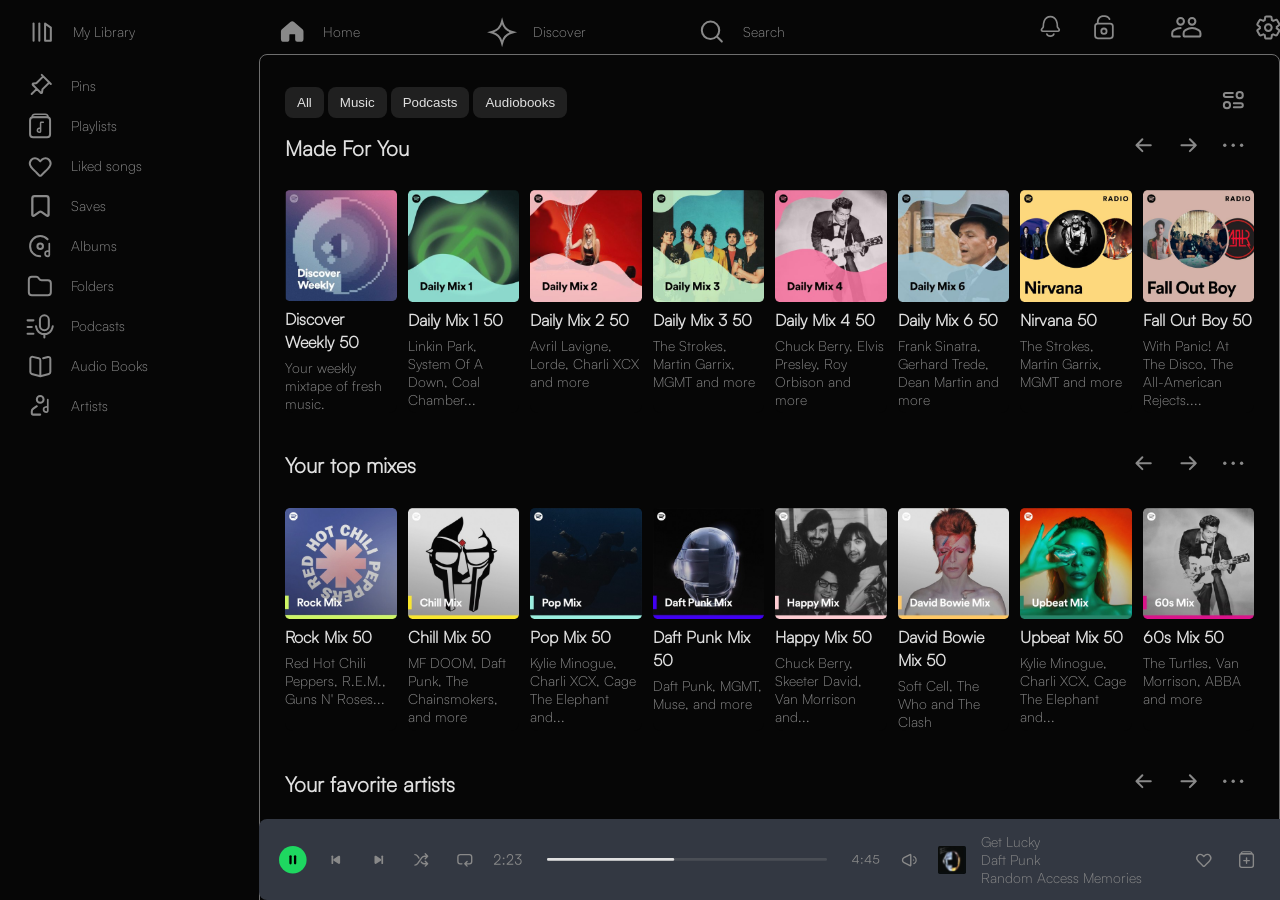
==== commit 95a277e3: "add footer, change grid layout of sections into flex" ====
--- a/index.html
+++ b/index.html
@@ -298,7 +298,7 @@
 
                 <div class="adjust-icon">
                     <img src="assets/icons/icons big/Name=Adjust, Filled=No.svg" alt="Adjust" title="Adjust">
-                    <!-- title რატო არ მუშაობს? -->
+
 
                 </div>
 
@@ -444,7 +444,7 @@
                         </article>
 
                         <article class="card">
-                            <img src="/assets/images/home-pg-images/Frame 124-1.png" alt="60s Mix">
+                            <img src="/assets/images/home-pg-images/60.png" alt="60s Mix">
                             <h3>60s Mix <span>50</span></h3>
                             <p>The Turtles, Van Morrison, ABBA and more</p>
                         </article>
@@ -662,34 +662,53 @@
 
         </main>
 
-        <footer>
-
-            <img src="assets/icons/icons big/Name=Pause, Filled=No.svg" alt="Pause">
-            <img src="assets/icons/icons big/Name=Prev, Filled=No.svg" alt="Previous">
-            <img src="assets/icons/icons big/Name=Next, Filled=No.svg" alt="Next">
-            <img src="assets/icons/icons big/Name=Shuffle, Filled=No.svg" alt="Shuffle">
-            <img src="assets/icons/icons big/Name=Loop, Filled=No.svg" alt="Loop">
-            <img src="assets/icons/player-icons/2_23.svg" alt="time2_23">
-            <img src="assets/icons/player-icons/track.svg" alt="track">
-            <img src="assets/icons/player-icons/4_45.svg" alt="time4_45">
-            <img src="assets/icons/player-icons/icons big (1).svg" alt="Sound">
-            <img src="assets/icons/player-icons/Rectangle 6.svg" alt="Album Picture">
-
-            <span>Get Lucky
-                Duft Punk
-                Random Access Memories</span>
-
-            <img src="assets/icons/icons big/Name=Like, Filled=No.svg" alt="Llike">
-            <img src="assets/icons/icons big/Name=Add to Playlist, Filled=No.svg" alt="Add to Playlist">
-            <img src="assets/icons/icons big/Name=Lyrics, Filled=No.svg" alt="Lyrics">
-            <img src="assets/icons/icons big/Name=Device, Filled=No.svg" alt="Device">
-            <img src="assets/icons/icons big/Name=More, Filled=No.svg" alt="More">
-            <img src="assets/icons/player-icons/Frame 62.svg" alt="Line">
-            <img src="assets/icons/player-icons/DJ.svg" alt="DJ">
-            <img src="assets/icons/icons big/Name=Queue, Filled=No.svg" alt="Queue">
-
+
+        <footer class="player">
+            <div class="space-for-icons">
+                <div class="player-left">
+                    <img src="assets/icons/icons big/Name=Pause, Filled=No.svg" alt="Pause">
+                    <img src="assets/icons/icons big/Name=Prev, Filled=No.svg" alt="Previous">
+                    <img class="player-icons" src="assets/icons/icons big/Name=Next, Filled=No.svg" alt="Next">
+                    <img src="assets/icons/icons big/Name=Shuffle, Filled=No.svg" alt="Shuffle">
+                    <img src="assets/icons/icons big/Name=Loop, Filled=No.svg" alt="Loop">
+                    <img src="assets/icons/player-icons/2_23.svg" alt="time2_23">
+                    <img class="space" src="assets/icons/player-icons/track.svg" alt="track">
+                    <img src="assets/icons/player-icons/4_45.svg" alt="time4_45">
+                    <img src="assets/icons/player-icons/icons big (1).svg" alt="Sound">
+
+
+                    <div class="song-info">
+                        <img class="cuurent-song" src="assets/icons/player-icons/Rectangle 6.svg" alt="Album Picture">
+                        <div class="song-text">
+                            <p class="song-name">Get Lucky</p>
+                            <p class="artist-name">Daft Punk</p>
+                            <p class="album-name">Random Access Memories</p>
+                        </div>
+                    </div>
+
+                </div>
+
+
+
+                <div class="player-right">
+
+                    <img src="assets/icons/icons big/Name=Like, Filled=No.svg" alt="Llike">
+                    <img src="assets/icons/icons big/Name=Add to Playlist, Filled=No.svg" alt="Add to Playlist">
+                    <img src="assets/icons/icons big/Name=Lyrics, Filled=No.svg" alt="Lyrics">
+                    <img src="assets/icons/icons big/Name=Device, Filled=No.svg" alt="Device">
+                    <img src="assets/icons/icons big/Name=More, Filled=No.svg" alt="More">
+                    <img src="assets/icons/player-icons/Frame 62.svg" alt="Line">
+                    <img src="assets/icons/player-icons/DJ.svg" alt="DJ">
+                    <img src="assets/icons/icons big/Name=Queue, Filled=No.svg" alt="Queue">
+
+
+                </div>
+
+            </div>
         </footer>
 
+
+
     </div>
 
 </body>
--- a/css/main.css
+++ b/css/main.css
@@ -1,4 +1,10 @@
 @charset "UTF-8";
+* {
+  box-sizing: border-box;
+  padding: 0;
+  margin: 0;
+}
+
 ul, ol {
   list-style: none;
   padding: 0;
@@ -24,7 +30,7 @@
 }
 
 .container {
-  max-width: 1810px;
+  max-width: 1770px;
   margin: 0 auto;
 }
 
@@ -37,6 +43,8 @@
 
 .header-container {
   grid-column: 1/-1;
+  left: 0;
+  top: 0;
 }
 
 .sidebar {
@@ -51,14 +59,22 @@
   border: 1px solid #6E6E6E;
   border-radius: 8px;
   padding: 25px;
+  width: calc(100vw - 259px);
+  overflow-y: hidden;
+  position: fixed;
+  left: 259px;
+  top: 54px;
 }
 
 footer {
   grid-column: 2/-1;
   grid-row-start: 3;
+  bottom: 0;
+  left: 259px;
   height: 81px;
   background-color: #333842;
   border-radius: 8px;
+  width: calc(100vw - 259px);
 }
 
 .section-name {
@@ -74,7 +90,11 @@
   flex-direction: column;
   justify-content: space-between;
   width: 259px;
+  height: 100vh;
   padding-top: 12px;
+  position: fixed;
+  top: 54px;
+  left: 0;
 }
 
 .sidebar-content {
@@ -124,11 +144,15 @@
   height: 54px;
   width: 100%;
   justify-content: space-between;
+  display: flex;
+  top: 0;
+  left: 0;
 }
 
 .top-sidebar {
   display: flex;
   align-items: center;
+  justify-content: space-between;
 }
 
 .action-nav-list {
@@ -185,6 +209,12 @@
   border-radius: 8px;
   gap: 10px;
 }
+.main-nav-list .nav-link a:hover {
+  color: #111111;
+  cursor: pointer;
+  transition: color 0.3s ease;
+  cursor: pointer;
+}
 
 .icon-nav {
   display: flex;
@@ -196,6 +226,13 @@
   display: flex;
   align-items: center;
   justify-content: space-between;
+}
+
+.library-content-header {
+  display: flex;
+  align-items: center;
+  justify-content: space-between;
+  padding-bottom: 21px;
 }
 
 .cards-section {
@@ -206,21 +243,83 @@
 }
 
 .card {
+  display: flex;
+  flex-direction: column;
+  gap: 6px;
   background-color: #060606;
   border-radius: 8px;
   width: 100%;
-  height: 253px;
 }
 .card img {
   width: 100%;
   border-radius: 4px;
-  margin-bottom: 12px;
+}
+.card h3 {
+  padding: 0;
+}
+.card p {
+  padding: 0;
+  margin: 0;
 }
 
 .card-container {
-  display: grid;
-  grid-template-columns: repeat(auto-fill, minmax(170px, 1fr));
+  overflow: auto;
+  display: flex;
   gap: 11px;
+}
+
+.library-card-grid {
+  display: flex;
+  flex-wrap: wrap;
+  gap: 11px;
+  justify-content: space-between;
+  justify-content: flex-start;
+}
+.library-card-grid .grid-item {
+  width: 170px;
+}
+
+.player {
+  display: flex;
+  justify-content: space-between;
+  align-items: center;
+  position: fixed;
+  width: 100%;
+}
+.player .player-left, .player .player-right {
+  display: flex;
+  align-items: center;
+  gap: 15px;
+  justify-content: center;
+}
+.player .player-left img, .player .player-right img {
+  width: 28px;
+  height: 28px;
+  object-fit: contain;
+  cursor: pointer;
+}
+
+.space {
+  width: auto !important;
+  flex-shrink: 0;
+  padding: 0 10px;
+}
+
+.space-for-icons {
+  display: flex;
+  justify-content: space-between;
+  align-items: center;
+  width: 100%;
+  padding: 0 20px;
+}
+
+.song-info {
+  display: flex;
+  align-items: center;
+}
+
+.song-text {
+  padding-left: 15px;
 }
 
 /**
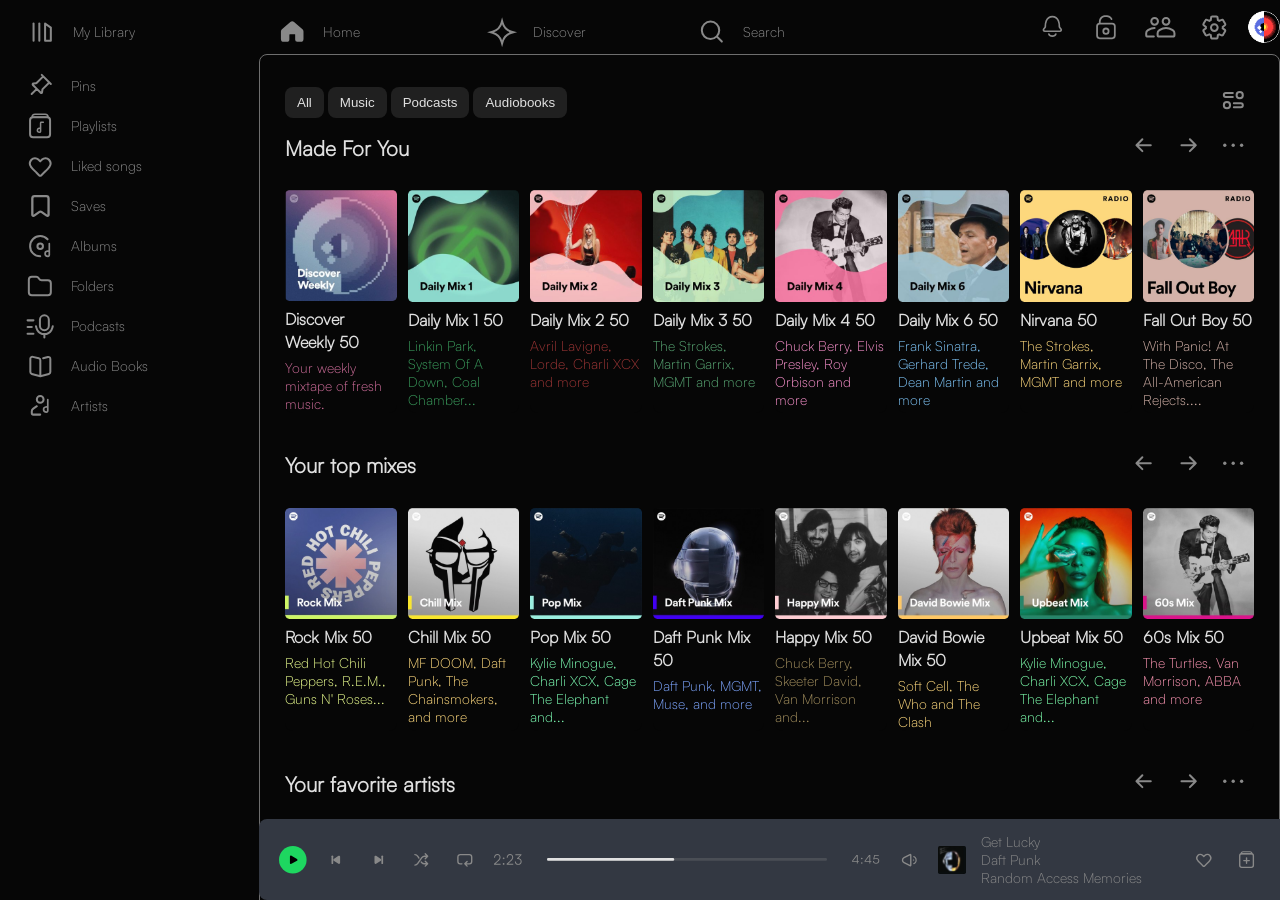
==== commit fcde131a: "fix: main layout" ====
--- a/index.html
+++ b/index.html
@@ -5,7 +5,7 @@
     <meta charset="UTF-8">
     <meta name="viewport" content="width=device-width, initial-scale=1.0">
     <link rel="stylesheet" href="./css/main.css">
-    <title>Document</title>
+    <title>Home</title>
 </head>
 
 <body>
@@ -22,7 +22,7 @@
                 <div class="header-navigation">
                     <ul class="main-nav-list">
 
-                        <li class="nav-link"><a href="./pages/library.html" target="_blank">
+                        <li class="nav-link"><a href="./pages/library.html">
 
                                 <svg class="nav-icon" width="41" height="41" viewBox="0 0 41 41" fill="none"
                                     xmlns="http://www.w3.org/2000/svg">
@@ -84,7 +84,7 @@
 
                 <div class="icon-nav">
                     <ul class="action-nav-list">
-                        <li class="nav-link"><a href="#">
+                        <li class="top-nav-link"><a href="#">
                                 <svg class="nav-icon" width="41" height="41" viewBox="0 0 41 41" fill="none"
                                     xmlns="http://www.w3.org/2000/svg">
                                     <path
@@ -99,7 +99,7 @@
                             </a>
                         </li>
 
-                        <li class="nav-link"><a href="#">
+                        <li class="top-nav-link"><a href="#">
                                 <svg class="nav-icon" width="41" height="41" viewBox="0 0 41 41" fill="none"
                                     xmlns="http://www.w3.org/2000/svg">
                                     <path
@@ -111,11 +111,12 @@
                                     <circle cx="19.9514" cy="24.1744" r="2.66272" stroke="#898989"
                                         stroke-width="1.77515" />
                                 </svg>
+                            </a>
                         </li>
 
 
-                        <li class="nav-link"><a href="#">
-                                <svg class="nav-icon" width="41" height="41" viewBox="0 0 41 41" fill="none"
+                        <li class="top-nav-link"><a href="#">
+                                <svg class="nav-icon-double" width="41" height="41" viewBox="0 0 41 41" fill="none"
                                     xmlns="http://www.w3.org/2000/svg">
                                     <path
                                         d="M29.4 14.3129C29.4 16.1727 27.8923 17.6804 26.0324 17.6804C24.1726 17.6804 22.6649 16.1727 22.6649 14.3129C22.6649 12.453 24.1726 10.9453 26.0324 10.9453C27.8923 10.9453 29.4 12.453 29.4 14.3129Z"
@@ -132,9 +133,9 @@
                                         stroke="#898989" stroke-width="2.02054" stroke-linecap="round"
                                         stroke-linejoin="round" />
                                 </svg>
-
+                            </a>
                         </li>
-                        <li class="nav-link"><a href="#">
+                        <li class="top-nav-link"><a href="#">
                                 <svg class="nav-icon" width="41" height="41" viewBox="0 0 41 41" fill="none"
                                     xmlns="http://www.w3.org/2000/svg">
                                     <path
@@ -144,7 +145,7 @@
                                 </svg>
                             </a>
                         </li>
-                        <li class="nav-link"><a href="#">
+                        <li class="top-nav-link"><a href="#">
                                 <svg class="nav-icon" width="32" height="32" viewBox="0 0 32 32" fill="none"
                                     xmlns="http://www.w3.org/2000/svg" xmlns:xlink="http://www.w3.org/1999/xlink">
                                     <rect width="32" height="32" rx="16" fill="url(#pattern0_8033_2040)" />
@@ -164,6 +165,7 @@
 
                 </div>
 
+
             </nav>
         </header>
 
@@ -173,6 +175,7 @@
             <nav class="sidebar-content">
                 <ul class="sidebar-nav">
                     <li class="nav-link"><a href="#">
+
                             <svg class="nav-icon" width="41" height="41" viewBox="0 0 41 41" fill="none"
                                 xmlns="http://www.w3.org/2000/svg">
                                 <path
@@ -180,7 +183,10 @@
                                     stroke="#898989" stroke-width="2" stroke-linecap="round" stroke-linejoin="round" />
                             </svg>
 
-                            <span>Pins</span></a></li>
+                            <span>Pins</span>
+                        </a>
+                    </li>
+
 
                     <li class="nav-link"><a href="#">
                             <svg class="nav-icon" width="41" height="41" viewBox="0 0 41 41" fill="none"
@@ -197,7 +203,7 @@
                             </svg>
 
                             <span>Playlists</span></a></li>
-                    <li class="nav-link"><a href="#">
+                    <li class="nav-link"><a href="./pages/likedsongs.html">
 
                             <svg class="nav-icon" width="41" height="41" viewBox="0 0 41 41" fill="none"
                                 xmlns="http://www.w3.org/2000/svg">
@@ -297,7 +303,7 @@
                 </div>
 
                 <div class="adjust-icon">
-                    <img src="assets/icons/icons big/Name=Adjust, Filled=No.svg" alt="Adjust" title="Adjust">
+                    <img src="./assets/icons/icons-big/Name=Adjust, Filled=No.svg" alt="Adjust" title="Adjust">
 
 
                 </div>
@@ -315,65 +321,65 @@
                     <div class="section-name">
                         <h2>Made For You</h2>
                         <div class="navigation-arrows">
-                            <img src="assets/icons/icons big/Name=Arrow-Left, Filled=No.svg" alt="Arrow-left">
-                            <img src="assets/icons/icons big/Name=Arrow-Right, Filled=No.svg" alt="Arrow-right">
-                            <img src="assets/icons/icons big/Name=More, Filled=No.svg" alt="More">
+                            <img src="./assets/icons/icons-big/Name=Arrow-Left, Filled=No.svg" alt="Arrow-left">
+                            <img src="./assets/icons/icons-big/Name=Arrow-Right, Filled=No.svg" alt="Arrow-right">
+                            <img src="./assets/icons/icons-big/Name=More, Filled=No.svg" alt="More">
                         </div>
 
                     </div>
 
                     <div class="card-container">
-                        <article class="card">
-                            <img src="/assets/images/home-pg-images/Frame 8.png" alt="Discover Weekly">
+                        <article class="card" style="color: #CD6C99;">
+                            <img class=album src="./assets/images/home-pg-images/Frame 8.png" alt="Discover Weekly">
                             <h3>Discover Weekly <span>50</span></h3>
                             <p>Your weekly mixtape of fresh music.</p>
 
                         </article>
 
-                        <article class="card">
-                            <img src="/assets/images/home-pg-images/Frame 8-1.png" alt="Daily Mix 1">
+                        <article class="card" style="color: #3a9b5c;">
+                            <img class=album src="./assets/images/home-pg-images/Frame 8-1.png" alt="Daily Mix 1">
                             <h3>Daily Mix 1 <span>50</span></h3>
                             <p>Linkin Park, System Of A Down, Coal Chamber...</p>
 
                         </article>
 
-                        <article class="card">
-                            <img src="/assets/images/home-pg-images/Frame 8-2.png" alt="Daily Mix 2">
+                        <article class="card" style="color: #9b3535;">
+                            <img class=album src="./assets/images/home-pg-images/Frame 8-2.png" alt="Daily Mix 2">
                             <h3>Daily Mix 2 <span>50</span></h3>
                             <p>Avril Lavigne, Lorde, Charli XCX and more</p>
 
                         </article>
 
-                        <article class="card">
-                            <img src="/assets/images/home-pg-images/Frame 8-3.png" alt="Daily Mix 3">
+                        <article class="card" style="color: #58a673;">
+                            <img class=album src="./assets/images/home-pg-images/Frame 8-3.png" alt="Daily Mix 3">
                             <h3>Daily Mix 3 <span>50</span></h3>
                             <p>The Strokes, Martin Garrix, MGMT and more</p>
 
                         </article>
 
-                        <article class="card">
-                            <img src="/assets/images/home-pg-images/Frame 8-4.png" alt="Daily Mix 4">
+                        <article class="card" style="color: #f991cc;">
+                            <img class=album src="./assets/images/home-pg-images/Frame 8-4.png" alt="Daily Mix 4">
                             <h3>Daily Mix 4 <span>50</span></h3>
                             <p>Chuck Berry, Elvis Presley, Roy Orbison and more</p>
 
                         </article>
 
-                        <article class="card">
-                            <img src="/assets/images/home-pg-images/Frame 8-5.png" alt="Daily Mix 6">
+                        <article class="card" style="color: #7fc5f7;">
+                            <img class=album src="./assets/images/home-pg-images/Frame 8-5.png" alt="Daily Mix 6">
                             <h3>Daily Mix 6 <span>50</span></h3>
                             <p>Frank Sinatra, Gerhard Trede, Dean Martin and more</p>
 
                         </article>
 
-                        <article class="card">
-                            <img src="/assets/images/home-pg-images/Frame 8-6.png" alt="Nirvana">
+                        <article class="card" style="color: #FDD87D;">
+                            <img class=album src="./assets/images/home-pg-images/Frame 8-6.png" alt="Nirvana">
                             <h3>Nirvana <span>50</span></h3>
                             <p>The Strokes, Martin Garrix, MGMT and more</p>
 
                         </article>
 
-                        <article class="card">
-                            <img src="/assets/images/home-pg-images/Frame 8-7.png" alt="Fall Out Boy">
+                        <article class="card" style="color: #D4B2A9;">
+                            <img class=album src="./assets/images/home-pg-images/Frame 8-7.png" alt="Fall Out Boy">
                             <h3>Fall Out Boy <span>50</span></h3>
                             <p>With Panic! At The Disco, The All-American Rejects....</p>
 
@@ -392,59 +398,59 @@
                     <div class="section-name">
                         <h2>Your top mixes</h2>
                         <div class="navigation-arrows">
-                            <img src="assets/icons/icons big/Name=Arrow-Left, Filled=No.svg" alt="Arrow-left">
-                            <img src="assets/icons/icons big/Name=Arrow-Right, Filled=No.svg" alt="Arrow-right">
-                            <img src="assets/icons/icons big/Name=More, Filled=No.svg" alt="More">
+                            <img src="./assets/icons/icons-big/Name=Arrow-Left, Filled=No.svg" alt="Arrow-left">
+                            <img src="./assets/icons/icons-big/Name=Arrow-Right, Filled=No.svg" alt="Arrow-right">
+                            <img src="./assets/icons/icons-big/Name=More, Filled=No.svg" alt="More">
                         </div>
 
                     </div>
 
                     <div class="card-container">
 
-                        <article class="card">
-                            <img src="/assets/images/home-pg-images/Frame 8-11.png" alt="Rock Mix">
+                        <article class="card" style="color: #e9fc8e;">
+                            <img class=album src="./assets/images/home-pg-images/Frame 8-11.png" alt="Rock Mix">
                             <h3>Rock Mix <span>50</span></h3>
                             <p>Red Hot Chili Peppers, R.E.M., Guns N' Roses...</p>
                         </article>
 
-                        <article class="card">
-                            <img src="/assets/images/home-pg-images/Frame 8-12.png" alt="Chill Mix">
+                        <article class="card" style="color: #FDD87D;">
+                            <img class=album src="./assets/images/home-pg-images/Frame 8-12.png" alt="Chill Mix">
                             <h3>Chill Mix <span>50</span></h3>
                             <p>MF DOOM, Daft Punk, The Chainsmokers, and more</p>
                         </article>
 
-                        <article class="card">
-                            <img src="/assets/images/home-pg-images/Frame 8-13.png" alt="Pop Mix">
+                        <article class="card" style="color: #7dfdb4;">
+                            <img class=album src="./assets/images/home-pg-images/Frame 8-13.png" alt="Pop Mix">
                             <h3>Pop Mix <span>50</span></h3>
                             <p>Kylie Minogue, Charli XCX, Cage The Elephant and...</p>
                         </article>
 
-                        <article class="card">
-                            <img src="/assets/images/home-pg-images/Frame 8-14.png" alt="Daft Punk Mix">
+                        <article class="card" style="color: #7da5fd;">
+                            <img class=album src="./assets/images/home-pg-images/Frame 8-14.png" alt="Daft Punk Mix">
                             <h3>Daft Punk Mix <span>50</span></h3>
                             <p>Daft Punk, MGMT, Muse, and more</p>
                         </article>
 
-                        <article class="card">
-                            <img src="/assets/images/home-pg-images/Frame 8-15.png" alt="Happy Mix">
+                        <article class="card" style="color: #a28e5d;">
+                            <img class=album src="./assets/images/home-pg-images/Frame 8-15.png" alt="Happy Mix">
                             <h3>Happy Mix <span>50</span></h3>
                             <p>Chuck Berry, Skeeter David, Van Morrison and...</p>
                         </article>
 
-                        <article class="card">
-                            <img src="/assets/images/home-pg-images/Frame 8-16.png" alt="David Bowie Mix">
+                        <article class="card" style="color: #FDD87D;">
+                            <img class=album src="./assets/images/home-pg-images/Frame 8-16.png" alt="David Bowie Mix">
                             <h3>David Bowie Mix <span>50</span></h3>
                             <p>Soft Cell, The Who and The Clash</p>
                         </article>
 
-                        <article class="card">
-                            <img src="/assets/images/home-pg-images/Frame 8-17.png" alt="60s Mix">
+                        <article class="card" style="color: #7dfdac;">
+                            <img class=album src="./assets/images/home-pg-images/Frame 8-17.png" alt="60s Mix">
                             <h3>Upbeat Mix <span>50</span></h3>
                             <p>Kylie Minogue, Charli XCX, Cage The Elephant and...</p>
                         </article>
 
-                        <article class="card">
-                            <img src="/assets/images/home-pg-images/60.png" alt="60s Mix">
+                        <article class="card" style="color: #f994b1;">
+                            <img class=album src="./assets/images/home-pg-images/60.png" alt="60s Mix">
                             <h3>60s Mix <span>50</span></h3>
                             <p>The Turtles, Van Morrison, ABBA and more</p>
                         </article>
@@ -461,27 +467,27 @@
                     <div class="section-name">
                         <h2>Your favorite artists</h2>
                         <div class="navigation-arrows">
-                            <img src="assets/icons/icons big/Name=Arrow-Left, Filled=No.svg" alt="Arrow-left">
-                            <img src="assets/icons/icons big/Name=Arrow-Right, Filled=No.svg" alt="Arrow-right">
-                            <img src="assets/icons/icons big/Name=More, Filled=No.svg" alt="More">
+                            <img src="./assets/icons/icons-big/Name=Arrow-Left, Filled=No.svg" alt="Arrow-left">
+                            <img src="./assets/icons/icons-big/Name=Arrow-Right, Filled=No.svg" alt="Arrow-right">
+                            <img src="./assets/icons/icons-big/Name=More, Filled=No.svg" alt="More">
                         </div>
 
                     </div>
 
                     <div class="card-container">
 
-                        <article class="card">
-                            <img src="/assets/images/home-pg-images/image 9.png" alt="Rock Mix">
+                        <article class="round-card">
+                            <img class=album src="./assets/images/home-pg-images/image 9.png" alt="Rock Mix">
                             <h3>Guns N’ Roses</h3>
                         </article>
 
-                        <article class="card">
-                            <img src="/assets/images/home-pg-images/image 3.png" alt="Rock Mix">
+                        <article class="round-card">
+                            <img class=album src="./assets/images/home-pg-images/image 3.png" alt="Rock Mix">
                             <h3>Daft Punk</h3>
                         </article>
 
-                        <article class="card">
-                            <img src="/assets/images/home-pg-images/image 4.png" alt="Rock Mix">
+                        <article class="round-card">
+                            <img class=album src="./assets/images/home-pg-images/image 4.png" alt="Rock Mix">
                             <h3>David Bowie</h3>
                         </article>
                     </div>
@@ -497,9 +503,9 @@
                     <div class="section-name">
                         <h2>Albums for you</h2>
                         <div class="navigation-arrows">
-                            <img src="assets/icons/icons big/Name=Arrow-Left, Filled=No.svg" alt="Arrow-left">
-                            <img src="assets/icons/icons big/Name=Arrow-Right, Filled=No.svg" alt="Arrow-right">
-                            <img src="assets/icons/icons big/Name=More, Filled=No.svg" alt="More">
+                            <img src="./assets/icons/icons-big/Name=Arrow-Left, Filled=No.svg" alt="Arrow-left">
+                            <img src="./assets/icons/icons-big/Name=Arrow-Right, Filled=No.svg" alt="Arrow-right">
+                            <img src="./assets/icons/icons-big/Name=More, Filled=No.svg" alt="More">
                         </div>
 
                     </div>
@@ -507,25 +513,25 @@
                     <div class="card-container">
 
                         <article class="card">
-                            <img src="/assets/images/home-pg-images/images 1 (3).png" alt="Rock Mix">
+                            <img class=album src="./assets/images/home-pg-images/images 1 (3).png" alt="Rock Mix">
                             <h3>Meteora</h3>
                             <p>Linkin Park</p>
                         </article>
 
                         <article class="card">
-                            <img src="/assets/images/home-pg-images/image 3.png" alt="Rock Mix">
+                            <img class=album src="./assets/images/home-pg-images/image 3.png" alt="Rock Mix">
                             <h3>Random Access Memories 13</h3>
                             <p>Daft Punk</p>
                         </article>
 
                         <article class="card">
-                            <img src="/assets/images/home-pg-images/images 1 (1).png" alt="Rock Mix">
+                            <img class=album src="./assets/images/home-pg-images/images 1 (1).png" alt="Rock Mix">
                             <h3>Abbey Road</h3>
                             <p>The beatles</p>
                         </article>
 
                         <article class="card">
-                            <img src="/assets/images/home-pg-images/img (6).png" alt="Rock Mix">
+                            <img class=album src="./assets/images/home-pg-images/images 1 (2).png" alt="Rock Mix">
                             <h3>Black Holes and Revelations</h3>
                             <p>Muse</p>
                         </article>
@@ -534,12 +540,7 @@
                 </section>
 
 
-
-
-
-
-
-                <!-- 4rs row -->
+                <!-- 5rs row -->
 
 
                 <section class="cards-section">
@@ -547,9 +548,9 @@
                     <div class="section-name">
                         <h2>Audiobooks for you</h2>
                         <div class="navigation-arrows">
-                            <img src="assets/icons/icons big/Name=Arrow-Left, Filled=No.svg" alt="Arrow-left">
-                            <img src="assets/icons/icons big/Name=Arrow-Right, Filled=No.svg" alt="Arrow-right">
-                            <img src="assets/icons/icons big/Name=More, Filled=No.svg" alt="More">
+                            <img src="./assets/icons/icons-big/Name=Arrow-Left, Filled=No.svg" alt="Arrow-left">
+                            <img src="./assets/icons/icons-big/Name=Arrow-Right, Filled=No.svg" alt="Arrow-right">
+                            <img src="./assets/icons/icons-big/Name=More, Filled=No.svg" alt="More">
                         </div>
 
                     </div>
@@ -557,19 +558,19 @@
                     <div class="card-container">
 
                         <article class="card">
-                            <img src="/assets/images/home-pg-images/img (1).png" alt="Rock Mix">
+                            <img class=album src="./assets/images/home-pg-images/img (1).png" alt="Rock Mix">
                             <h3>Halo: The Flood</h3>
                             <p>William C. Dietz</p>
                         </article>
 
                         <article class="card">
-                            <img src="/assets/images/home-pg-images/img (4).png" alt="Rock Mix">
+                            <img class=album src="./assets/images/home-pg-images/img (4).png" alt="Rock Mix">
                             <h3>Halo: First Strike</h3>
                             <p>Eric Nylund</p>
                         </article>
 
                         <article class="card">
-                            <img src="/assets/images/home-pg-images/img (5).png" alt="Rock Mix">
+                            <img class=album src="./assets/images/home-pg-images/img (5).png" alt="Rock Mix">
                             <h3>Halo: Ghosts of Onix</h3>
                             <p>Eric Nylund</p>
                         </article>
@@ -578,7 +579,7 @@
                 </section>
 
 
-                <!-- 5th row -->
+                <!-- 6th row -->
 
 
                 <section class="cards-section">
@@ -586,9 +587,9 @@
                     <div class="section-name">
                         <h2>Podcats for you</h2>
                         <div class="navigation-arrows">
-                            <img src="assets/icons/icons big/Name=Arrow-Left, Filled=No.svg" alt="Arrow-left">
-                            <img src="assets/icons/icons big/Name=Arrow-Right, Filled=No.svg" alt="Arrow-right">
-                            <img src="assets/icons/icons big/Name=More, Filled=No.svg" alt="More">
+                            <img src="./assets/icons/icons-big/Name=Arrow-Left, Filled=No.svg" alt="Arrow-left">
+                            <img src="./assets/icons/icons-big/Name=Arrow-Right, Filled=No.svg" alt="Arrow-right">
+                            <img src="./assets/icons/icons-big/Name=More, Filled=No.svg" alt="More">
                         </div>
 
                     </div>
@@ -596,19 +597,19 @@
                     <div class="card-container">
 
                         <article class="card">
-                            <img src="/assets/images/home-pg-images/img (2).png" alt="Rock Mix">
+                            <img class=album src="./assets/images/home-pg-images/img (2).png" alt="Rock Mix">
                             <h3>anything goes...</h3>
                             <p>emma chamberlain</p>
                         </article>
 
                         <article class="card">
-                            <img src="/assets/images/home-pg-images/img (3).png" alt="Rock Mix">
+                            <img class=album src="./assets/images/home-pg-images/img (3).png" alt="Rock Mix">
                             <h3>The Joe Rogan...</h3>
                             <p>Joe Rogan</p>
                         </article>
 
                         <article class="card">
-                            <img src="/assets/images/home-pg-images/img (6).png" alt="Rock Mix">
+                            <img class=album src="./assets/images/home-pg-images/img (6).png" alt="Rock Mix">
                             <h3>The Journal</h3>
                             <p>The Wall Street Journal</p>
                         </article>
@@ -617,17 +618,17 @@
                 </section>
 
 
-                <!-- 6th row -->
+                <!-- 7th row -->
 
 
                 <section class="cards-section">
 
                     <div class="section-name">
-                        <h2>Episodes for you</h2>
+                        <h2>Episodes for you</h2> <!--საერთოდ არ ჩანს-->
                         <div class="navigation-arrows">
-                            <img src="assets/icons/icons big/Name=Arrow-Left, Filled=No.svg" alt="Arrow-left">
-                            <img src="assets/icons/icons big/Name=Arrow-Right, Filled=No.svg" alt="Arrow-right">
-                            <img src="assets/icons/icons big/Name=More, Filled=No.svg" alt="More">
+                            <img src="./assets/icons/icons-big/Name=Arrow-Left, Filled=No.svg" alt="Arrow-left">
+                            <img src="./assets/icons/icons-big/Name=Arrow-Right, Filled=No.svg" alt="Arrow-right">
+                            <img src="./assets/icons/icons-big/Name=More, Filled=No.svg" alt="More">
                         </div>
 
                     </div>
@@ -635,19 +636,19 @@
                     <div class="card-container">
 
                         <article class="card">
-                            <img src="/assets/images/home-pg-images/img (2).png" alt="Rock Mix">
+                            <img class=album src="./assets/images/home-pg-images/img (2).png" alt="Rock Mix">
                             <h3>anything goes...</h3>
                             <p>emma chamberlain</p>
                         </article>
 
                         <article class="card">
-                            <img src="/assets/images/home-pg-images/img (3).png" alt="Rock Mix">
+                            <img class=album src="./assets/images/home-pg-images/img (3).png" alt="Rock Mix">
                             <h3>The Joe Rogan...</h3>
                             <p>Joe Rogan</p>
                         </article>
 
                         <article class="card">
-                            <img src="/assets/images/home-pg-images/img (6).png" alt="Rock Mix">
+                            <img class=album src="./assets/images/home-pg-images/img (6).png" alt="Rock Mix">
                             <h3>The Journal</h3>
                             <p>The Wall Street Journal</p>
                         </article>
@@ -662,23 +663,31 @@
 
         </main>
 
+        <!-- Footer -->
 
         <footer class="player">
             <div class="space-for-icons">
                 <div class="player-left">
-                    <img src="assets/icons/icons big/Name=Pause, Filled=No.svg" alt="Pause">
-                    <img src="assets/icons/icons big/Name=Prev, Filled=No.svg" alt="Previous">
-                    <img class="player-icons" src="assets/icons/icons big/Name=Next, Filled=No.svg" alt="Next">
-                    <img src="assets/icons/icons big/Name=Shuffle, Filled=No.svg" alt="Shuffle">
-                    <img src="assets/icons/icons big/Name=Loop, Filled=No.svg" alt="Loop">
-                    <img src="assets/icons/player-icons/2_23.svg" alt="time2_23">
-                    <img class="space" src="assets/icons/player-icons/track.svg" alt="track">
-                    <img src="assets/icons/player-icons/4_45.svg" alt="time4_45">
-                    <img src="assets/icons/player-icons/icons big (1).svg" alt="Sound">
-
+                    <img src="./assets/icons/icons-big/Name=Play, Filled=No.svg" alt="Play" onclick="toggleAudio(this)" style="cursor: pointer;">
+                    <img src="./assets/icons/icons-big/Name=Prev, Filled=No.svg" alt="Previous">
+                    <img class="player-icons" src="./assets/icons/icons-big/Name=Next, Filled=No.svg" alt="Next">
+                    <img src="./assets/icons/icons-big/Name=Shuffle, Filled=No.svg" alt="Shuffle">
+                    <img src="./assets/icons/icons-big/Name=Loop, Filled=No.svg" alt="Loop">
+                    <img src="./assets/icons/player-icons/2_23.svg" alt="time2_23">
+                    <img class="space" src="./assets/icons/player-icons/track.svg" alt="track">
+                    <img src="./assets/icons/player-icons/4_45.svg" alt="time4_45">
+                    <img src="./assets/icons/player-icons/icons big (1).svg" alt="Sound">
+
+
+
+                    <!-- Song Link -->
+                      <audio id="spotify-audio">
+    <source src="assets/music/Daft Punk - Get Lucky (Official Video) feat. Pharrell Williams and Nile Rodgers.mp3" type="audio/mpeg">
+</audio>
 
                     <div class="song-info">
-                        <img class="cuurent-song" src="assets/icons/player-icons/Rectangle 6.svg" alt="Album Picture">
+                        <img class=album class="current-song" src="./assets/icons/player-icons/Rectangle 6.svg"
+                            alt="Album Picture">
                         <div class="song-text">
                             <p class="song-name">Get Lucky</p>
                             <p class="artist-name">Daft Punk</p>
@@ -692,14 +701,14 @@
 
                 <div class="player-right">
 
-                    <img src="assets/icons/icons big/Name=Like, Filled=No.svg" alt="Llike">
-                    <img src="assets/icons/icons big/Name=Add to Playlist, Filled=No.svg" alt="Add to Playlist">
-                    <img src="assets/icons/icons big/Name=Lyrics, Filled=No.svg" alt="Lyrics">
-                    <img src="assets/icons/icons big/Name=Device, Filled=No.svg" alt="Device">
-                    <img src="assets/icons/icons big/Name=More, Filled=No.svg" alt="More">
-                    <img src="assets/icons/player-icons/Frame 62.svg" alt="Line">
-                    <img src="assets/icons/player-icons/DJ.svg" alt="DJ">
-                    <img src="assets/icons/icons big/Name=Queue, Filled=No.svg" alt="Queue">
+                    <img src="./assets/icons/icons-big/Name=Like, Filled=No.svg" alt="Llike">
+                    <img src="./assets/icons/icons-big/Name=Add to Playlist, Filled=No.svg" alt="Add to Playlist">
+                    <img src="./assets/icons/icons-big/Name=Lyrics, Filled=No.svg" alt="Lyrics">
+                    <img src="./assets/icons/icons-big/Name=Device, Filled=No.svg" alt="Device">
+                    <img src="./assets/icons/icons-big/Name=More, Filled=No.svg" alt="More">
+                    <img src="./assets/icons/player-icons/Frame 62.svg" alt="Line">
+                    <img src="./assets/icons/player-icons/DJ.svg" alt="DJ">
+                    <img src="./assets/icons/icons-big/Name=Queue, Filled=No.svg" alt="Queue">
 
 
                 </div>
@@ -710,6 +719,23 @@
 
 
     </div>
+  <!-- Audio -->
+   <script>
+    function toggleAudio(btn) { 
+        const audio = document.getElementById('spotify-audio');
+        
+        if (audio.paused) {
+            audio.play();
+            // აქ მიუთითე შენი Pause აიკონის გზა
+            btn.src = "./assets/icons/icons-big/Name=Pause, Filled=No.svg";
+        } else {
+            audio.pause();
+            // აქ დააბრუნე Play აიკონი
+            btn.src = "./assets/icons/icons-big/Name=Play, Filled=No.svg";
+        }
+    }
+</script>
+
 
 </body>
 
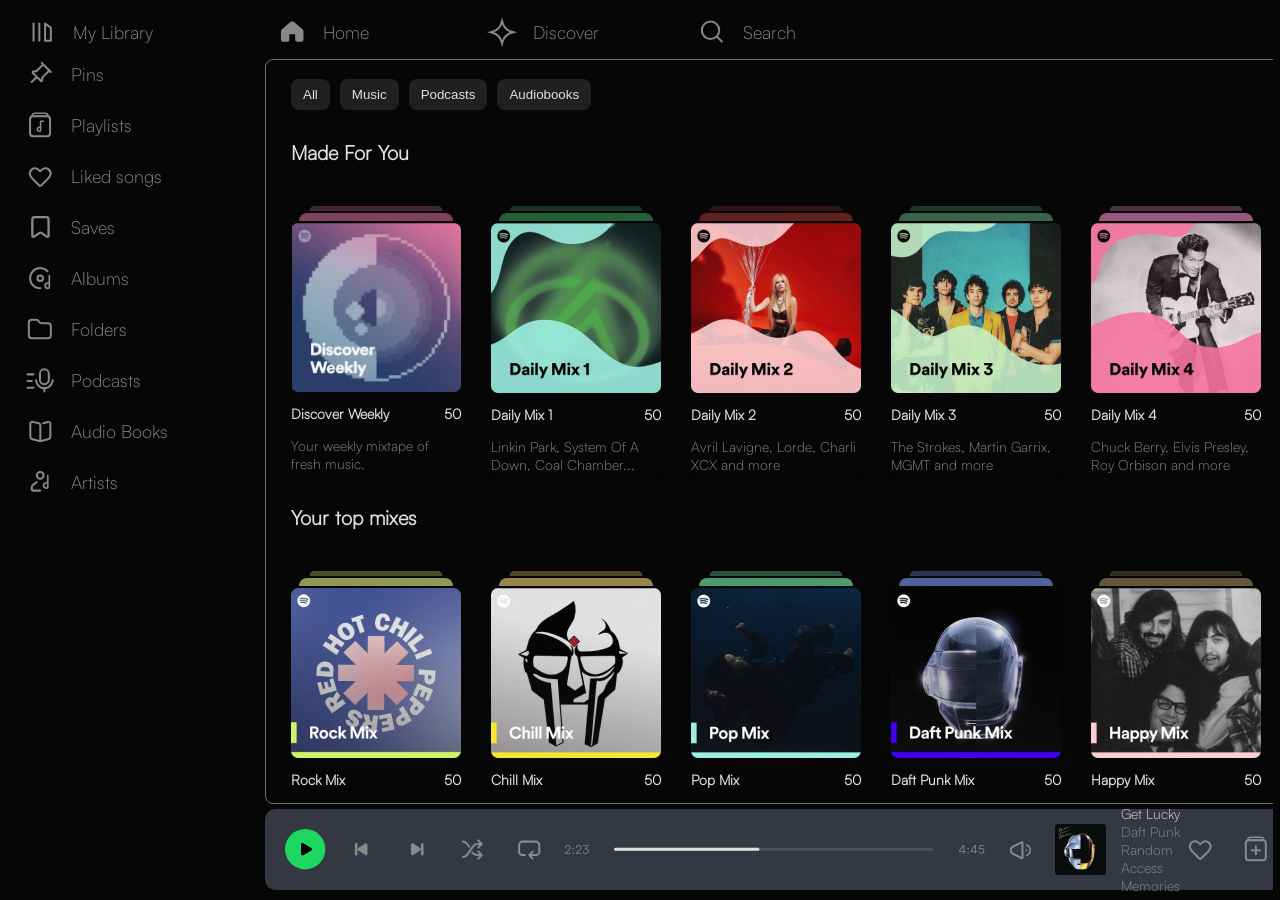
==== commit 55229b3e: "add music table, friends activity sidebar and external links" ====
--- a/index.html
+++ b/index.html
@@ -63,7 +63,7 @@
                             </a>
                         </li>
 
-                        <li class="nav-link"><a href="#">
+                        <li class="nav-link"><a href="./pages/search.html">
 
                                 <svg class="nav-icon" width="41" height="41" viewBox="0 0 41 41" fill="none"
                                     xmlns="http://www.w3.org/2000/svg">
@@ -302,9 +302,12 @@
 
                 </div>
 
+
                 <div class="adjust-icon">
-                    <img src="./assets/icons/icons-big/Name=Adjust, Filled=No.svg" alt="Adjust" title="Adjust">
-
+
+                    <a href="/pages/friends-activity.html">
+                        <img src="./assets/icons/icons-big/Name=Adjust, Filled=No.svg" alt="Adjust" title="Adjust">
+                    </a>
 
                 </div>
 
@@ -668,7 +671,8 @@
         <footer class="player">
             <div class="space-for-icons">
                 <div class="player-left">
-                    <img src="./assets/icons/icons-big/Name=Play, Filled=No.svg" alt="Play" onclick="toggleAudio(this)" style="cursor: pointer;">
+                    <img src="./assets/icons/icons-big/Name=Play, Filled=No.svg" alt="Play" onclick="toggleAudio(this)"
+                        style="cursor: pointer;">
                     <img src="./assets/icons/icons-big/Name=Prev, Filled=No.svg" alt="Previous">
                     <img class="player-icons" src="./assets/icons/icons-big/Name=Next, Filled=No.svg" alt="Next">
                     <img src="./assets/icons/icons-big/Name=Shuffle, Filled=No.svg" alt="Shuffle">
@@ -681,9 +685,11 @@
 
 
                     <!-- Song Link -->
-                      <audio id="spotify-audio">
-    <source src="assets/music/Daft Punk - Get Lucky (Official Video) feat. Pharrell Williams and Nile Rodgers.mp3" type="audio/mpeg">
-</audio>
+                    <audio id="spotify-audio">
+                        <source
+                            src="assets/music/Daft Punk - Get Lucky (Official Video) feat. Pharrell Williams and Nile Rodgers.mp3"
+                            type="audio/mpeg">
+                    </audio>
 
                     <div class="song-info">
                         <img class=album class="current-song" src="./assets/icons/player-icons/Rectangle 6.svg"
@@ -719,22 +725,22 @@
 
 
     </div>
-  <!-- Audio -->
-   <script>
-    function toggleAudio(btn) { 
-        const audio = document.getElementById('spotify-audio');
-        
-        if (audio.paused) {
-            audio.play();
-            // აქ მიუთითე შენი Pause აიკონის გზა
-            btn.src = "./assets/icons/icons-big/Name=Pause, Filled=No.svg";
-        } else {
-            audio.pause();
-            // აქ დააბრუნე Play აიკონი
-            btn.src = "./assets/icons/icons-big/Name=Play, Filled=No.svg";
+    <!-- Audio -->
+    <script>
+        function toggleAudio(btn) {
+            const audio = document.getElementById('spotify-audio');
+
+            if (audio.paused) {
+                audio.play();
+                // აქ მიუთითე შენი Pause აიკონის გზა
+                btn.src = "./assets/icons/icons-big/Name=Pause, Filled=No.svg";
+            } else {
+                audio.pause();
+                // აქ დააბრუნე Play აიკონი
+                btn.src = "./assets/icons/icons-big/Name=Play, Filled=No.svg";
+            }
         }
-    }
-</script>
+    </script>
 
 
 </body>
--- a/css/main.css
+++ b/css/main.css
@@ -1,4 +1,8 @@
 @charset "UTF-8";
+/* დასადგენი მაქვს ეს რისი ფერია */
+/* Spacing & Sizing გასაწერი მაქვს */
+/*  Breakpoints გასაწერი მაქვს */
+/* სქროლის ხაზის გასაქრობად */
 * {
   box-sizing: border-box;
   padding: 0;
@@ -11,9 +15,13 @@
   margin: 0;
 }
 
+li {
+  cursor: pointer;
+}
+
 a {
   text-decoration: none;
-  color: inherit;
+  color: inherit; /* ეს მინდა თუ მაინც ისე შევიყვანო ფერი? */
 }
 
 body {
@@ -23,14 +31,28 @@
   font-size: 14px;
   font-weight: 400;
   margin: 0;
+  padding-right: 7px;
 }
 
 h1, h2, h3 {
   color: #E0E0E0;
 }
 
+h2 {
+  font-size: 20px;
+  padding-top: 22px;
+  padding-bottom: 22px;
+}
+
+h3 {
+  font-size: 14px;
+}
+
+p {
+  color: #898989;
+}
+
 .container {
-  max-width: 1770px;
   margin: 0 auto;
 }
 
@@ -38,60 +60,405 @@
   display: grid;
   grid-template-columns: 260px 1fr;
   grid-template-rows: 54px 1fr 81px;
+  column-gap: 5px;
+  row-gap: 5px;
   height: 100vh;
+  overflow: hidden;
+  position: relative;
+  padding-bottom: 10px;
+  scroll-behavior: smooth;
+  scroll-snap-type: x mandatory;
 }
 
 .header-container {
   grid-column: 1/-1;
+  grid-row: 1;
   left: 0;
   top: 0;
+  margin-bottom: 16px; /* არაფერი არ შეცვალა ((( */
 }
 
 .sidebar {
-  grid-column-start: 1;
-  grid-row-start: span 2;
+  grid-column: 1;
+  grid-row: 2/4;
 }
 
 .main-content {
+  grid-column: 2;
+  grid-row: 2;
+  grid-template-columns: repeat(auto-fit, 170px);
+  justify-content: center;
+  border: 1px solid #6E6E6E;
+  border-radius: 8px;
+  padding: 25px;
+  padding-top: 12px;
+  overflow-y: auto;
+  height: 100%;
+  width: 100%;
+  box-sizing: border-box;
+  scrollbar-width: none;
+  -ms-overflow-style: none;
+}
+.main-content::-webkit-scrollbar {
+  display: none;
+}
+
+footer {
+  grid-column: 2;
+  grid-row: 3;
+  height: 81px;
+  display: flex;
+  background-color: #333842;
+  border-radius: 10px;
+}
+
+.section-name {
+  display: flex;
+  align-items: center;
+  justify-content: space-between;
+}
+
+.main-liked-songs {
   grid-column-start: 2;
   grid-row-start: 2;
+  border-radius: 8px;
+  padding: 37px;
   overflow-y: auto;
+  height: 100%;
+  background: radial-gradient(circle at center, #575F70 0%, transparent 70%), linear-gradient(to bottom, #54565F);
+  background-repeat: no-repeat;
+  background-attachment: fixed;
+  scrollbar-width: none;
+  -ms-overflow-style: none;
+}
+.main-liked-songs::-webkit-scrollbar {
+  display: none;
+}
+
+.liked-song-container {
+  width: 721px;
+  height: 494px;
+  gap: 20px;
+  display: flex;
+  flex-direction: column;
+}
+
+.song-content-wrapper {
+  display: flex;
+  gap: 62px;
+  align-items: flex-start;
+}
+
+.song-content-wrapper img {
+  width: 500px;
+  height: 500px;
+}
+
+.icons-and-details {
+  display: flex;
+  width: 529px;
+  align-items: center;
+  justify-content: space-between;
+}
+
+.liked-songs-playlist li {
+  display: flex;
+  align-items: center;
+  gap: 20px;
+  margin-bottom: 15px;
+}
+
+.liked-songs-playlist img {
+  width: 61px;
+  height: 61px;
+}
+
+.song-lyrics-section {
+  margin-top: 54px;
+  width: 100%;
+}
+.song-lyrics-section .lyrics-nav {
+  border-bottom: 1px solid #6E6E6E;
+  margin-bottom: 35px;
+}
+.song-lyrics-section .lyrics-nav ul {
+  display: flex;
+  gap: 50px;
+  padding-left: 46px;
+}
+.song-lyrics-section .lyrics-nav ul li {
+  font-size: 14px;
+  font-weight: 700;
+  color: #898989;
+  padding-bottom: 12px;
+  transition: color 0.3s ease;
+}
+.song-lyrics-section .lyrics-nav ul li:hover {
+  color: #E0E0E0;
+}
+.song-lyrics-section .lyrics-nav li.active {
+  color: #fff;
+  position: relative;
+  margin-bottom: 0;
+}
+.song-lyrics-section .lyrics-nav li.active::after {
+  content: "";
+  position: absolute;
+  bottom: -1.5px;
+  left: 50%;
+  transform: translateX(-50%);
+  /* ხაზის ზომა (დაარეგულირე შენით) */
+  width: calc(100% + 20px);
+  height: 3px;
+  /* ხაზის ფერი და მომრგვალება */
+  background-color: #13BF51;
+  border-radius: 4px;
+}
+.song-lyrics-section .lyrics-container {
+  display: flex;
+  gap: 60px;
+}
+.song-lyrics-section .lyrics-container .lyrics-sidebar {
+  display: flex;
+  flex-direction: column;
+  gap: 24px;
+  padding-top: 8px;
+}
+.song-lyrics-section .lyrics-container .lyrics-sidebar .sidebar-icon {
+  cursor: pointer;
+  opacity: 0.6;
+  transition: opacity 0.2s;
+}
+.song-lyrics-section .lyrics-container .lyrics-sidebar .sidebar-icon:hover {
+  opacity: 1;
+}
+.song-lyrics-section .lyrics-container .lyrics-sidebar .sidebar-icon svg {
+  width: 20px;
+  height: 20px;
+  fill: #b3b3b3;
+}
+
+.lyrics-content {
+  /* ეს თვისება აიძულებს ბრაუზერს აღიქვას Enter-ები */
+  white-space: pre-line;
+  font-size: 28px;
+  font-weight: 700;
+  color: #fff;
+  line-height: 1.8; /* ხაზებს შორის დაშორება */
+  letter-spacing: -0.04em;
+  padding-left: 10px;
+  /* თუ გინდა, რომ ტექსტი ძალიან თეთრი არ იყოს და თვალს არ ჭრიდეს */
+  opacity: 0.9;
+  /* პატარა ეფექტი: ტექსტის შერჩევისას (Selection) ფერი */
+}
+.lyrics-content::selection {
+  background: #1ed760;
+  color: #000;
+}
+
+.search-section {
+  display: flex;
+  gap: 30px;
+}
+
+.search-item {
+  width: 170px;
+  height: 170px;
+  border-radius: 12px;
+  position: relative;
+  overflow: hidden;
+}
+
+.search-item h3 {
+  color: #E0E0E0;
+  font-size: 20px;
+  font-weight: 700;
+  margin: 0;
+  position: absolute;
+  top: 15px;
+  left: 15px;
+  z-index: 2;
+}
+
+.search-item img {
+  width: 100px;
+  height: 100px;
+  position: absolute;
+  bottom: -10px;
+  right: -25px;
+}
+
+.search-item:hover img { /* ეს ძალიან კარგი მაგალითია, მანამდე მარტო ფოტოზე იყო hover */
+  width: 170px;
+  height: 170px;
+  position: absolute;
+  bottom: 0px;
+  right: 0px;
+  transform: rotate(-30deg);
+  transition: 0.8s ease-in-out;
+}
+
+.search-item:hover h3 {
+  left: 50%;
+  top: 0.5%;
+  transform: translate(-50%);
+  font-weight: 700;
+  white-space: nowrap;
+  transition: 0.8s ease-in-out;
+}
+
+.friends-activity-main-content {
+  grid-column: 2;
+  grid-row: 2;
+  display: flex;
+  flex-direction: row;
+  gap: 20px;
   border: 1px solid #6E6E6E;
   border-radius: 8px;
   padding: 25px;
-  width: calc(100vw - 259px);
-  overflow-y: hidden;
-  position: fixed;
-  left: 259px;
-  top: 54px;
-}
-
-footer {
-  grid-column: 2/-1;
-  grid-row-start: 3;
-  bottom: 0;
-  left: 259px;
-  height: 81px;
-  background-color: #333842;
-  border-radius: 8px;
-  width: calc(100vw - 259px);
-}
-
-.section-name {
-  display: flex;
-  align-items: center;
-  justify-content: space-between;
+  padding-top: 12px;
+  overflow-y: auto;
+  height: 100%;
+  scrollbar-width: none;
+  -ms-overflow-style: none;
+}
+.friends-activity-main-content::-webkit-scrollbar {
+  display: none;
+}
+
+.main-content-left {
+  flex: 1; /* იკავებს მაქსიმალურ სივრცეს */
+  min-width: 0;
+}
+
+.main-content-right {
+  flex: 0 0 358px; /* ფიქსირებული სიგანე, არ იკუმშება */
+  padding: 10px 20px; /* ზედმეტი 60px padding მოვაკელით, რომ ფოტოს დაემსგავსოს */
+  border-left: 1px solid rgba(255, 255, 255, 0.1); /* სურვილისამებრ, გამყოფი ხაზი */
+  /* შიდა ელემენტების სტილი */
+}
+.main-content-right .section-name {
+  display: flex;
+  justify-content: space-between;
+  align-items: center;
+  margin-bottom: 25px;
+}
+.main-content-right .section-name h2 {
+  font-size: 14px;
+  font-weight: 700;
+  margin: 0;
+  color: #b3b3b3;
+}
+.main-content-right .section-name .navigation-arrows img {
+  cursor: pointer;
+  opacity: 0.7;
+}
+.main-content-right .section-name .navigation-arrows img:hover {
+  opacity: 1;
+}
+.main-content-right .activity > div {
+  display: grid;
+  grid-template-columns: 50px 1fr;
+  grid-template-rows: auto auto;
+  gap: 2px 12px;
+  margin-bottom: 20px;
+  align-items: center;
+  /* ავატარი */
+}
+.main-content-right .activity > div > img:first-child {
+  grid-row: span 2;
+  width: 45px;
+  height: 45px;
+  border-radius: 50%;
+  object-fit: cover;
+}
+.main-content-right .activity > div {
+  /* მეგობრის სახელი */
+}
+.main-content-right .activity > div p.activity {
+  margin: 0;
+  font-size: 14px;
+  font-weight: 500;
+  color: #ffffff;
+}
+.main-content-right .activity > div {
+  /* სიმღერა და დრო */
+}
+.main-content-right .activity > div .activ-description {
+  margin: 0;
+  font-size: 12px;
+  color: #a7a7a7;
+  display: flex;
+  align-items: center;
+  white-space: nowrap;
+  overflow: hidden;
+  text-overflow: ellipsis;
+}
+.main-content-right .activity > div .activ-description b {
+  color: #a7a7a7; /* Spotify-ზე სიმღერის სახელიც ნაცრისფერია ხოლმე აქ */
+  font-weight: 400;
+  margin-right: 4px;
+}
+.main-content-right .activity > div .activ-description img { /* მწვანე აიქონი */
+  width: 12px;
+  margin-right: 6px;
+}
+
+tr:hover {
+  color: #13BF51;
+}
+
+.playlist-table {
+  width: 60%;
+  border-collapse: collapse;
+}
+
+.playlist-table th {
+  padding: 15px;
+  border-bottom: 1px solid #898989;
+  font-size: 400;
+  text-align: left;
+}
+
+.playlist-table td {
+  padding: 10px;
+}
+
+.track-info {
+  display: flex;
+  align-items: center;
+  gap: 15px;
+}
+
+.track-info img {
+  object-fit: cover;
+  border-radius: 3px;
+}
+
+.track-info div {
+  display: flex;
+  flex-direction: column;
+}
+
+.track-name {
+  font-size: 14px;
+  font-weight: 600;
+  display: block;
+}
+
+.heart svg {
+  display: inline-block;
+  vertical-align: middle;
 }
 
 .sidebar {
   background-color: #060606;
   color: #898989;
+  font-size: 18px;
   display: flex;
   flex-direction: column;
-  justify-content: space-between;
   width: 259px;
   height: 100vh;
-  padding-top: 12px;
   position: fixed;
   top: 54px;
   left: 0;
@@ -100,18 +467,54 @@
 .sidebar-content {
   display: flex;
   flex-direction: column;
-  justify-content: space-between;
-}
-
-.sidebar-nav .nav-link {
+  justify-content: flex-start;
+}
+
+.sidebar-nav {
+  display: flex;
+  flex-direction: column;
+  gap: 11px;
+}
+
+.sidebar-nav .nav-link a {
   padding-left: 20px;
 }
+.sidebar-nav .nav-link a:hover {
+  color: #E0E0E0;
+  background-color: #202020;
+  border-color: #6E6E6E;
+  border-radius: 8px;
+  cursor: pointer;
+  transition: color 0.3s ease;
+}
+.sidebar-nav .nav-link a .nav-icon path {
+  stroke: #898989;
+  transition: stroke 0.3s ease;
+}
+.sidebar-nav .nav-link a:hover {
+  color: #E0E0E0;
+  background-color: #202020;
+  border-color: #6E6E6E;
+  border-radius: 8px;
+  cursor: pointer;
+  transition: color 0.3s ease;
+}
+.sidebar-nav .nav-link a:hover .nav-icon path {
+  stroke: #E0E0E0;
+}
+
+.nav-link:hover {
+  color: #111111;
+  font-weight: 600;
+  cursor: pointer;
+  transition: color 0.3s ease;
+}
 
 .nav-link {
   display: flex;
   align-items: center;
   height: 40px;
-  gap: 15px;
+  justify-content: center;
 }
 .nav-link a {
   display: flex;
@@ -139,7 +542,33 @@
   font-weight: bold;
 }
 
+.filter-buttons {
+  display: flex;
+  align-items: center;
+  gap: 10px;
+}
+
+.filter-buttons img:hover {
+  color: #E0E0E0;
+  background-color: #202020;
+  border-color: #6E6E6E;
+  border-radius: 8px;
+  cursor: pointer;
+  transition: color 0.3s ease;
+}
+
+.music-genre {
+  text-decoration: none;
+  background-color: transparent;
+  border: 2px solid #898989;
+  color: #E0E0E0;
+  padding: 8px 12px;
+  border-radius: 44px;
+  gap: 10px;
+}
+
 .header-navigation {
+  font-size: 18px;
   align-items: center;
   height: 54px;
   width: 100%;
@@ -153,26 +582,6 @@
   display: flex;
   align-items: center;
   justify-content: space-between;
-}
-
-.action-nav-list {
-  display: flex;
-  gap: 13px;
-  align-items: center;
-}
-.action-nav-list a {
-  display: flex;
-  align-items: center;
-  width: 100%;
-  box-sizing: border-box;
-  text-decoration: none;
-  color: #898989;
-  border-radius: 8px;
-  gap: 10px;
-}
-.action-nav-list a:hover {
-  background-color: #202020;
-  color: #E0E0E0;
 }
 
 .main-nav-list {
@@ -210,10 +619,48 @@
   gap: 10px;
 }
 .main-nav-list .nav-link a:hover {
-  color: #111111;
+  color: #E0E0E0;
+  background-color: #202020;
+  border-color: #6E6E6E;
+  border-radius: 8px;
   cursor: pointer;
   transition: color 0.3s ease;
+}
+.main-nav-list .nav-link a .nav-icon path {
+  stroke: #898989;
+  transition: stroke 0.3s ease;
+}
+.main-nav-list .nav-link a:hover {
+  color: #E0E0E0;
+  background-color: #202020;
+  border-color: #6E6E6E;
+  border-radius: 8px;
   cursor: pointer;
+  transition: color 0.3s ease;
+}
+.main-nav-list .nav-link a:hover .nav-icon path {
+  stroke: #E0E0E0;
+}
+
+/* ეს აიკონი ჯიუტობს */
+.action-nav-list {
+  display: flex;
+  gap: 13px;
+  align-items: center;
+}
+.action-nav-list a {
+  display: flex;
+  align-items: center;
+  width: 100%;
+  box-sizing: border-box;
+  text-decoration: none;
+  color: #898989;
+  border-radius: 8px;
+  gap: 10px;
+}
+.action-nav-list a:hover {
+  background-color: #202020;
+  color: #E0E0E0;
 }
 
 .icon-nav {
@@ -222,24 +669,38 @@
   align-items: center;
 }
 
+.library-content-header {
+  display: flex;
+  align-items: center;
+  justify-content: space-between;
+  padding-bottom: 21px;
+}
+
 .main-content-header {
   display: flex;
-  align-items: center;
-  justify-content: space-between;
-}
-
-.library-content-header {
-  display: flex;
-  align-items: center;
-  justify-content: space-between;
-  padding-bottom: 21px;
+  justify-content: space-between;
+  align-items: center;
+}
+
+.top-nav-link {
+  display: flex;
+  align-items: center;
+  height: 40px;
+  gap: 15px;
+  justify-content: center;
+}
+
+.search-nav {
+  display: flex;
+  justify-content: space-between;
+  align-items: center;
 }
 
 .cards-section {
   display: flex;
   flex-direction: column;
-  gap: 20px;
-  margin-bottom: 30px;
+  gap: 15px;
+  margin-bottom: 5px;
 }
 
 .card {
@@ -248,55 +709,159 @@
   gap: 6px;
   background-color: #060606;
   border-radius: 8px;
-  width: 100%;
+  width: 170px;
+  height: 254px;
+  position: relative;
+  margin-top: 20px;
+}
+.card::before, .card::after {
+  content: "";
+  position: absolute;
+  left: 50%;
+  transform: translateX(-50%);
+  border-radius: 10px 10px 0 0;
+  z-index: -9;
+  background-color: currentColor;
+}
+.card::before {
+  height: 8px;
+  top: -10px;
+  width: 154px;
+  opacity: 0.6;
+}
+.card::after {
+  height: 5px;
+  top: -17px;
+  width: 133px;
+  opacity: 0.3;
 }
 .card img {
-  width: 100%;
+  width: 170px;
   border-radius: 4px;
 }
 .card h3 {
+  display: flex;
+  justify-content: space-between;
   padding: 0;
+  padding-top: 6.5px;
 }
 .card p {
   padding: 0;
   margin: 0;
+  padding-top: 8px;
+}
+.card .card-img-container {
+  position: relative;
+  width: 170px;
+  height: 170px;
+  overflow: hidden;
+  border-radius: 4px;
+  display: block;
+}
+.card .card-img-container img {
+  width: 100%;
+  height: 100%;
+  object-fit: cover;
+  transition: filter 0.3s ease;
+}
+.card:hover img {
+  filter: brightness(0.6);
 }
 
 .card-container {
-  overflow: auto;
-  display: flex;
+  display: flex;
+  gap: 30px;
+}
+
+.library-card-grid {
+  display: grid;
+  grid-template-columns: repeat(auto-fill, minmax(170px, 1fr));
   gap: 11px;
 }
 
-.library-card-grid {
-  display: flex;
-  flex-wrap: wrap;
-  gap: 11px;
-  justify-content: space-between;
+.album-round-item {
+  border-radius: 50% !important;
+  aspect-ratio: 1/1 !important;
+  overflow: hidden;
+}
+
+.round-card {
+  border-radius: 50% !important;
+  aspect-ratio: 1/1 !important;
+  overflow: hidden;
+}
+
+.grid-item {
+  position: relative;
+  display: inline-block;
+  width: 170px;
+}
+.grid-item .pin-icon {
+  position: absolute;
+  right: 8px;
+  background-color: #111111;
+  border-radius: 50%;
+  display: flex;
+  align-items: center;
+  justify-content: center;
+  z-index: 10;
+}
+.grid-item .pin-icon svg {
+  width: 35px;
+  height: 35px;
+}
+
+.pin-icon-down {
+  position: absolute;
+  bottom: 20px;
+  right: 20px;
+  background-color: #111111;
+  border-radius: 50%;
+  display: flex;
+  align-items: center;
+  justify-content: center;
+  z-index: 10;
+}
+.pin-icon-down svg {
+  width: 35px;
+  height: 35px;
+}
+
+.grid-item h3 {
+  display: flex;
+  justify-content: space-between;
+  min-width: 0;
+  width: 100%;
+  padding-top: 6.5px;
+}
+
+.player {
+  display: flex;
+  justify-content: space-between;
+  align-items: center;
+  background-color: #333842;
+  border-radius: 10px;
+  width: 100%;
+  height: 100%;
+  padding: 20px;
+}
+.player:hover {
+  background-color: #202020;
+}
+
+.player-left {
+  display: flex;
+  align-items: center;
+  gap: 15px;
   justify-content: flex-start;
 }
-.library-card-grid .grid-item {
-  width: 170px;
-}
-
-.player {
-  display: flex;
-  justify-content: space-between;
-  align-items: center;
-  position: fixed;
-  width: 100%;
-}
-.player .player-left, .player .player-right {
+
+.player-right {
   display: flex;
   align-items: center;
   gap: 15px;
-  justify-content: center;
-}
-.player .player-left img, .player .player-right img {
-  width: 28px;
-  height: 28px;
-  object-fit: contain;
-  cursor: pointer;
+  justify-content: flex-end;
+  margin-left: auto;
 }
 
 .space {
@@ -310,7 +875,6 @@
   justify-content: space-between;
   align-items: center;
   width: 100%;
-  padding: 0 20px;
 }
 
 .song-info {
@@ -320,6 +884,22 @@
 
 .song-text {
   padding-left: 15px;
+  display: flex;
+  flex-direction: column;
+}
+
+.song-text p:first-child {
+  color: #E0E0E0;
+}
+
+.current-song {
+  width: 51px;
+  height: 51px;
+  min-width: 51px;
+  min-height: 51px;
+  object-fit: cover;
+  border-radius: 4px;
+  flex-shrink: 0;
 }
 
 /**
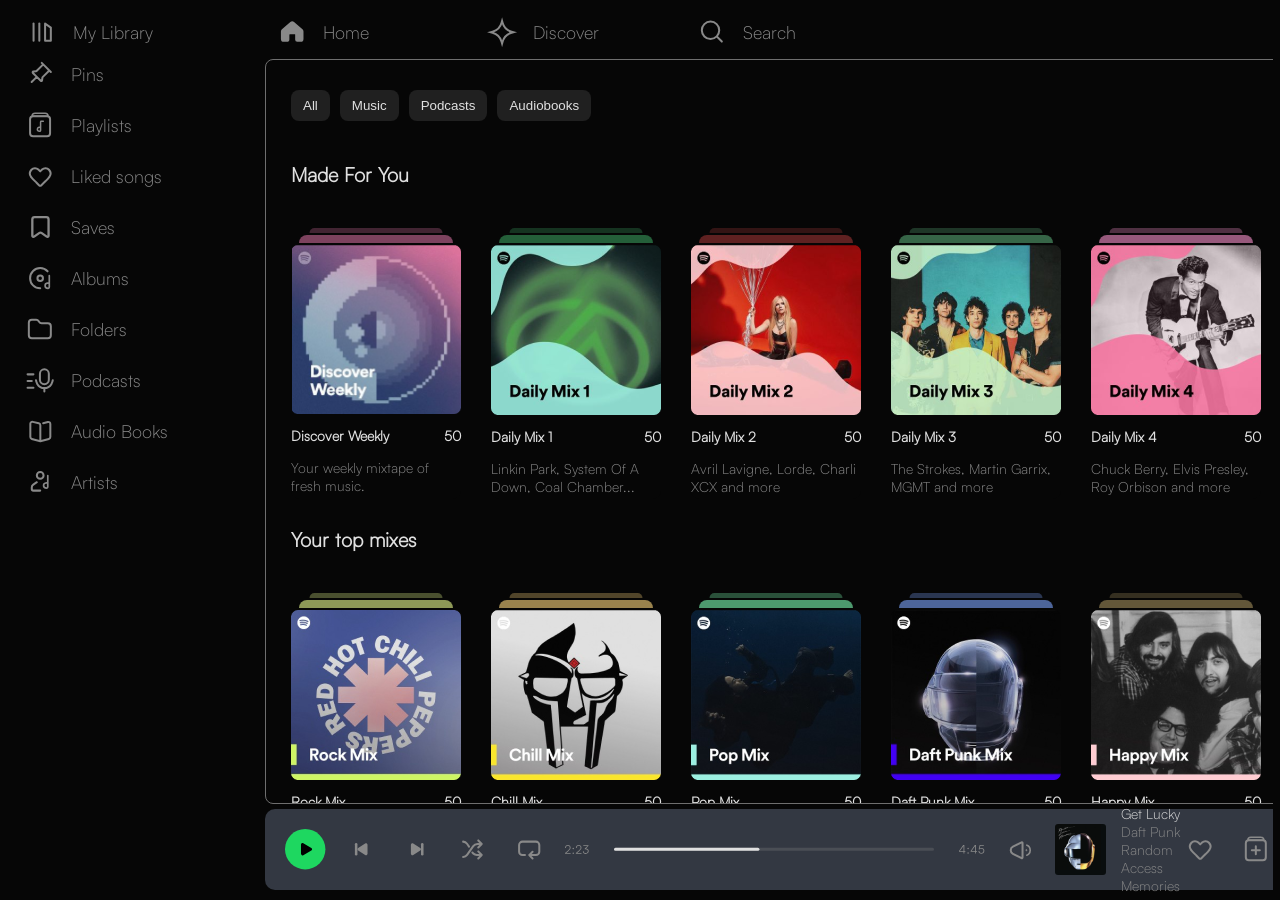
==== commit 38fa193d: "add animations" ====
--- a/index.html
+++ b/index.html
@@ -17,7 +17,7 @@
             <!-- Horizontal navigation with 2 lists -->
             <nav class="top-sidebar">
 
-                <!-- 1st list/main navigation top right -->
+                <!-- 1st list / main navigation top left -->
 
                 <div class="header-navigation">
                     <ul class="main-nav-list">
@@ -79,8 +79,7 @@
                     </ul>
                 </div>
 
-                <!-- 2nd list / Top left navigation with icons inside -->
-
+                <!-- 2nd list / Top right navigation with icons inside -->
 
                 <div class="icon-nav">
                     <ul class="action-nav-list">
@@ -165,8 +164,8 @@
 
                 </div>
 
-
             </nav>
+            
         </header>
 
         <!-- Sidebar -->
@@ -223,7 +222,7 @@
                             </svg>
                             <span>Saves</span></a></li>
 
-                    <li class="nav-link"><a href="#">
+                    <li class="nav-link"><a href="./pages/album.html">
                             <svg class="nav-icon" width="41" height="41" viewBox="0 0 41 41" fill="none"
                                 xmlns="http://www.w3.org/2000/svg">
                                 <circle cx="20.2054" cy="20.2065" r="2.75528" stroke="#898989" stroke-width="2.02054" />
--- a/css/main.css
+++ b/css/main.css
@@ -1,7 +1,5 @@
 @charset "UTF-8";
 /* დასადგენი მაქვს ეს რისი ფერია */
-/* Spacing & Sizing გასაწერი მაქვს */
-/*  Breakpoints გასაწერი მაქვს */
 /* სქროლის ხაზის გასაქრობად */
 * {
   box-sizing: border-box;
@@ -75,7 +73,7 @@
   grid-row: 1;
   left: 0;
   top: 0;
-  margin-bottom: 16px; /* არაფერი არ შეცვალა ((( */
+  margin-bottom: 16px;
 }
 
 .sidebar {
@@ -112,7 +110,7 @@
   border-radius: 10px;
 }
 
-.section-name {
+.section-name:first-child {
   display: flex;
   align-items: center;
   justify-content: space-between;
@@ -125,7 +123,7 @@
   padding: 37px;
   overflow-y: auto;
   height: 100%;
-  background: radial-gradient(circle at center, #575F70 0%, transparent 70%), linear-gradient(to bottom, #54565F);
+  background: radial-gradient(circle at 65% 50%, #6F7B91, #404652 55%);
   background-repeat: no-repeat;
   background-attachment: fixed;
   scrollbar-width: none;
@@ -141,12 +139,29 @@
   gap: 20px;
   display: flex;
   flex-direction: column;
-}
-
+  animation-name: appear;
+  animation-duration: 1.8s;
+  animation-timing-function: ease-in-out;
+}
+
+@keyframes appear {
+  from {
+    opacity: 0;
+    transform: translateX(-75px);
+  }
+  to {
+    opacity: 1;
+    transform: translateY(0);
+  }
+}
 .song-content-wrapper {
   display: flex;
-  gap: 62px;
+  gap: 72px;
   align-items: flex-start;
+}
+
+.info-wrapper p {
+  color: #E0E0E0;
 }
 
 .song-content-wrapper img {
@@ -411,8 +426,19 @@
 .playlist-table {
   width: 60%;
   border-collapse: collapse;
-}
-
+  animation-name: clarify;
+  animation-duration: 1.6s;
+  animation-timing-function: ease-in-out;
+}
+
+@keyframes clarify {
+  from {
+    opacity: 0;
+  }
+  to {
+    opacity: 1;
+  }
+}
 .playlist-table th {
   padding: 15px;
   border-bottom: 1px solid #898989;
@@ -441,9 +467,8 @@
 }
 
 .track-name {
-  font-size: 14px;
-  font-weight: 600;
-  display: block;
+  font-size: 16px;
+  font-weight: 700;
 }
 
 .heart svg {
@@ -451,6 +476,61 @@
   vertical-align: middle;
 }
 
+.heart-outline:hover {
+  color: #13BF51;
+}
+
+.heart-outline:hover svg path {
+  stroke: #13BF51;
+  transition: all 0.3s ease;
+}
+
+.main-content-album-bg {
+  grid-column-start: 2;
+  grid-row-start: 2;
+  border-radius: 8px;
+  padding: 37px;
+  overflow-y: auto;
+  height: 100%;
+  background: linear-gradient(to bottom, #272a32 10%, #0B0C0D 45%);
+  background-repeat: no-repeat;
+  background-attachment: fixed;
+  scrollbar-width: none;
+  display: flex;
+}
+
+.album-options {
+  flex: 1;
+  min-width: 0;
+  padding-left: 50px;
+}
+
+.album-details {
+  flex: 0 0 400px;
+  width: 400px;
+  margin-right: 180px;
+}
+
+.main-cover {
+  width: 400px;
+  object-fit: cover;
+  animation-name: fadeIn;
+  animation-duration: 1.7s;
+  animation-timing-function: ease-out;
+}
+
+@keyframes fadeIn {
+  from {
+    opacity: 0;
+    transform: translateY(-50px);
+    filter: brightness(0);
+  }
+  to {
+    opacity: 1;
+    transform: translateY(0);
+    filter: brightness(1);
+  }
+}
 .sidebar {
   background-color: #060606;
   color: #898989;
@@ -564,7 +644,6 @@
   color: #E0E0E0;
   padding: 8px 12px;
   border-radius: 44px;
-  gap: 10px;
 }
 
 .header-navigation {
@@ -593,6 +672,7 @@
   padding: 0;
 }
 .main-nav-list .nav-link {
+  display: flex;
   align-items: center;
 }
 .main-nav-list .nav-link:nth-child(1) {
@@ -606,6 +686,9 @@
 }
 .main-nav-list .nav-link:nth-child(4) {
   width: 350px;
+}
+.main-nav-list .nav-link.Me-icon {
+  display: none;
 }
 .main-nav-list .nav-link a {
   display: flex;
@@ -617,6 +700,11 @@
   padding: 8px 12px;
   border-radius: 8px;
   gap: 10px;
+  transition: all 0.3s ease;
+}
+.main-nav-list .nav-link a .nav-icon path {
+  stroke: #898989;
+  transition: stroke 0.3s ease;
 }
 .main-nav-list .nav-link a:hover {
   color: #E0E0E0;
@@ -625,24 +713,12 @@
   border-radius: 8px;
   cursor: pointer;
   transition: color 0.3s ease;
-}
-.main-nav-list .nav-link a .nav-icon path {
-  stroke: #898989;
-  transition: stroke 0.3s ease;
-}
-.main-nav-list .nav-link a:hover {
-  color: #E0E0E0;
-  background-color: #202020;
-  border-color: #6E6E6E;
-  border-radius: 8px;
-  cursor: pointer;
-  transition: color 0.3s ease;
+  color: #E0E0E0;
 }
 .main-nav-list .nav-link a:hover .nav-icon path {
   stroke: #E0E0E0;
 }
 
-/* ეს აიკონი ჯიუტობს */
 .action-nav-list {
   display: flex;
   gap: 13px;
@@ -669,11 +745,42 @@
   align-items: center;
 }
 
-.library-content-header {
+.library-filter-buttons {
   display: flex;
   align-items: center;
   justify-content: space-between;
   padding-bottom: 21px;
+  gap: 25px;
+}
+
+.library-filter-buttons img:last-child {
+  margin-left: auto;
+}
+
+.liked-songs-content-header {
+  display: flex;
+  align-items: center;
+  justify-content: space-between;
+  padding-bottom: 21px;
+  gap: 25px;
+}
+
+.liked-songs-content-header img:first-child {
+  margin-right: auto;
+}
+
+.filter-buttons {
+  padding: 18px;
+  padding-left: 0px;
+  gap: 10px;
+}
+
+.filter-buttons img:hover {
+  background-color: #DBDBDB;
+}
+
+.filter-buttons span:hover {
+  color: #DBDBDB;
 }
 
 .main-content-header {
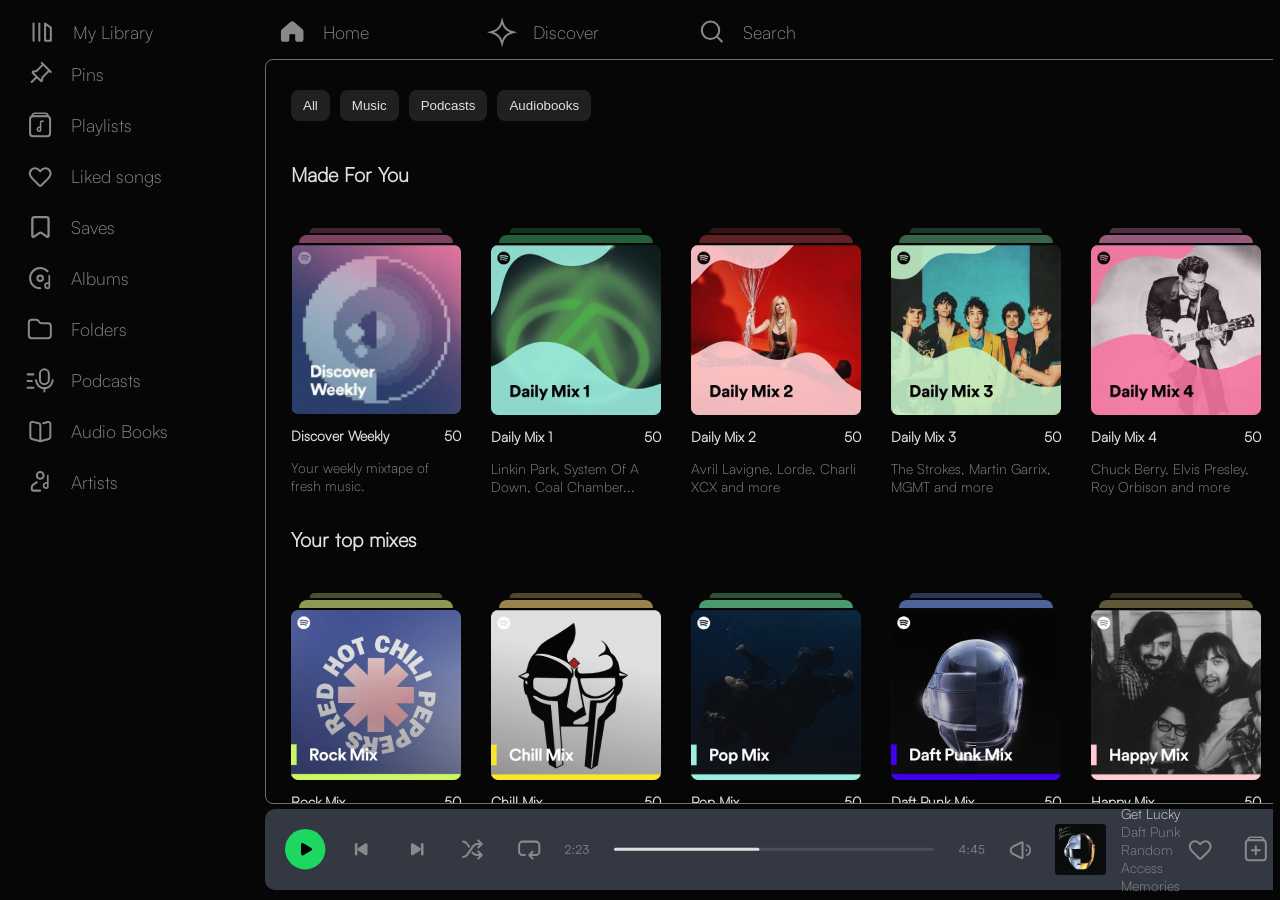
==== commit b0389930: "start creating responsive design for mobile version" ====
--- a/index.html
+++ b/index.html
@@ -114,7 +114,7 @@
                         </li>
 
 
-                        <li class="top-nav-link"><a href="#">
+                        <li class="top-nav-link"><a href="pages/friends-activity.html">
                                 <svg class="nav-icon-double" width="41" height="41" viewBox="0 0 41 41" fill="none"
                                     xmlns="http://www.w3.org/2000/svg">
                                     <path
@@ -165,7 +165,7 @@
                 </div>
 
             </nav>
-            
+
         </header>
 
         <!-- Sidebar -->
@@ -187,7 +187,7 @@
                     </li>
 
 
-                    <li class="nav-link"><a href="#">
+                    <li class="nav-link"><a href="pages/playlist.html">
                             <svg class="nav-icon" width="41" height="41" viewBox="0 0 41 41" fill="none"
                                 xmlns="http://www.w3.org/2000/svg">
                                 <rect width="20" height="20" rx="3" transform="matrix(1 0 0 -1 10.0757 31.3301)"
@@ -303,11 +303,7 @@
 
 
                 <div class="adjust-icon">
-
-                    <a href="/pages/friends-activity.html">
-                        <img src="./assets/icons/icons-big/Name=Adjust, Filled=No.svg" alt="Adjust" title="Adjust">
-                    </a>
-
+                    <img src="./assets/icons/icons-big/Name=Adjust, Filled=No.svg" alt="Adjust" title="Adjust">
                 </div>
 
             </section>
--- a/css/main.css
+++ b/css/main.css
@@ -1,5 +1,4 @@
 @charset "UTF-8";
-/* დასადგენი მაქვს ეს რისი ფერია */
 /* სქროლის ხაზის გასაქრობად */
 * {
   box-sizing: border-box;
@@ -123,7 +122,7 @@
   padding: 37px;
   overflow-y: auto;
   height: 100%;
-  background: radial-gradient(circle at 65% 50%, #6F7B91, #404652 55%);
+  background: radial-gradient(circle at 65% 60%, #6F7B91 10%, #30343c 55%);
   background-repeat: no-repeat;
   background-attachment: fixed;
   scrollbar-width: none;
@@ -222,10 +221,8 @@
   bottom: -1.5px;
   left: 50%;
   transform: translateX(-50%);
-  /* ხაზის ზომა (დაარეგულირე შენით) */
   width: calc(100% + 20px);
   height: 3px;
-  /* ხაზის ფერი და მომრგვალება */
   background-color: #13BF51;
   border-radius: 4px;
 }
@@ -254,17 +251,14 @@
 }
 
 .lyrics-content {
-  /* ეს თვისება აიძულებს ბრაუზერს აღიქვას Enter-ები */
   white-space: pre-line;
   font-size: 28px;
   font-weight: 700;
   color: #fff;
-  line-height: 1.8; /* ხაზებს შორის დაშორება */
+  line-height: 1.8;
   letter-spacing: -0.04em;
   padding-left: 10px;
-  /* თუ გინდა, რომ ტექსტი ძალიან თეთრი არ იყოს და თვალს არ ჭრიდეს */
   opacity: 0.9;
-  /* პატარა ეფექტი: ტექსტის შერჩევისას (Selection) ფერი */
 }
 .lyrics-content::selection {
   background: #1ed760;
@@ -342,15 +336,14 @@
 }
 
 .main-content-left {
-  flex: 1; /* იკავებს მაქსიმალურ სივრცეს */
+  flex: 1;
   min-width: 0;
 }
 
 .main-content-right {
-  flex: 0 0 358px; /* ფიქსირებული სიგანე, არ იკუმშება */
-  padding: 10px 20px; /* ზედმეტი 60px padding მოვაკელით, რომ ფოტოს დაემსგავსოს */
-  border-left: 1px solid rgba(255, 255, 255, 0.1); /* სურვილისამებრ, გამყოფი ხაზი */
-  /* შიდა ელემენტების სტილი */
+  flex: 0 0 358px;
+  padding: 10px 20px;
+  border-left: 1px solid #DBDBDB;
 }
 .main-content-right .section-name {
   display: flex;
@@ -360,16 +353,7 @@
 }
 .main-content-right .section-name h2 {
   font-size: 14px;
-  font-weight: 700;
   margin: 0;
-  color: #b3b3b3;
-}
-.main-content-right .section-name .navigation-arrows img {
-  cursor: pointer;
-  opacity: 0.7;
-}
-.main-content-right .section-name .navigation-arrows img:hover {
-  opacity: 1;
 }
 .main-content-right .activity > div {
   display: grid;
@@ -378,45 +362,46 @@
   gap: 2px 12px;
   margin-bottom: 20px;
   align-items: center;
-  /* ავატარი */
-}
-.main-content-right .activity > div > img:first-child {
+}
+
+/* კონტეინერი, სადაც ყველა მეგობარია */
+.activity {
+  display: flex;
+  flex-direction: column;
+}
+
+/* თითოეული მეგობრის ბლოკი */
+.activity > div {
+  display: grid;
+  /* პირველი სვეტი ფოტოსთვის (ზომას შიგთავსი განსაზღვრავს), მეორე - ტექსტისთვის */
+  grid-template-columns: auto 1fr;
+  /* ორი რიგი: ერთი სახელისთვის, მეორე სიმღერისთვის */
+  grid-template-rows: auto auto;
+  align-items: center; /* ვერტიკალური ცენტრირება */
+}
+
+/* მეგობრის ფოტო - უნდა დაიკავოს ორივე რიგი */
+.activity div img:first-of-type {
   grid-row: span 2;
-  width: 45px;
-  height: 45px;
-  border-radius: 50%;
-  object-fit: cover;
-}
-.main-content-right .activity > div {
-  /* მეგობრის სახელი */
-}
-.main-content-right .activity > div p.activity {
+}
+
+/* სახელის პარაგრაფი */
+.activity p.activity {
   margin: 0;
-  font-size: 14px;
-  font-weight: 500;
-  color: #ffffff;
-}
-.main-content-right .activity > div {
-  /* სიმღერა და დრო */
-}
-.main-content-right .activity > div .activ-description {
+  align-self: end; /* ქვედა ხაზისკენ სწორება */
+}
+
+/* სიმღერის აღწერის პარაგრაფი */
+.activ-description {
   margin: 0;
-  font-size: 12px;
-  color: #a7a7a7;
-  display: flex;
-  align-items: center;
-  white-space: nowrap;
-  overflow: hidden;
-  text-overflow: ellipsis;
-}
-.main-content-right .activity > div .activ-description b {
-  color: #a7a7a7; /* Spotify-ზე სიმღერის სახელიც ნაცრისფერია ხოლმე აქ */
-  font-weight: 400;
-  margin-right: 4px;
-}
-.main-content-right .activity > div .activ-description img { /* მწვანე აიქონი */
-  width: 12px;
-  margin-right: 6px;
+  display: flex; /* სიმღერა და არტისტი რომ გვერდიგვერდ იყოს */
+  align-items: center;
+  align-self: start; /* ზედა ხაზისკენ სწორება */
+}
+
+/* თუ მწვანე აიქონს იყენებ ტექსტთან */
+.activ-description img {
+  display: inline-block;
 }
 
 tr:hover {
@@ -474,10 +459,6 @@
 .heart svg {
   display: inline-block;
   vertical-align: middle;
-}
-
-.heart-outline:hover {
-  color: #13BF51;
 }
 
 .heart-outline:hover svg path {
@@ -529,6 +510,252 @@
     opacity: 1;
     transform: translateY(0);
     filter: brightness(1);
+  }
+}
+.main-content-album-bg-blue {
+  grid-column-start: 2;
+  grid-row-start: 2;
+  border-radius: 8px;
+  padding: 37px;
+  overflow-y: auto;
+  height: 100%;
+  background: linear-gradient(to bottom, #2C3B86, #060606 50%);
+  background-repeat: no-repeat;
+  background-attachment: fixed;
+  scrollbar-width: none;
+  display: flex;
+}
+
+.main-cover-pic {
+  width: 400px;
+  object-fit: cover;
+  animation-name: blink;
+  animation-duration: 1.5s;
+  animation-iteration-count: infinite;
+}
+
+@keyframes blink {
+  0% {
+    opacity: 1;
+  }
+  50% {
+    opacity: 0.3;
+  }
+  100% {
+    opacity: 1;
+  }
+}
+.button-options {
+  margin: 20px 0 15px 0;
+}
+
+@media (max-width: 600px) {
+  .main-layout {
+    display: flex !important;
+    flex-direction: column !important;
+    height: 100vh !important;
+    overflow: hidden !important;
+    padding: 0 !important;
+    gap: 0 !important;
+  }
+  aside.sidebar,
+  .sidebar,
+  .icon-nav,
+  .cards-section {
+    display: none !important;
+  }
+  .main-content {
+    width: 100% !important;
+    margin: 0 !important;
+    padding: 20px !important;
+    border: none !important;
+    flex: 1;
+    overflow-y: auto !important;
+    box-sizing: border-box !important;
+    display: block !important;
+  }
+  footer.player {
+    position: fixed !important;
+    bottom: 95px !important;
+    left: 8px !important;
+    right: 8px !important;
+    width: calc(100% - 20px) !important;
+    height: 61px !important;
+    box-sizing: border-box !important;
+    z-index: 2000 !important;
+    display: flex !important;
+    align-items: center !important;
+  }
+  .space-for-icons {
+    justify-content: space-between !important;
+  }
+  /* მობილურზე ვმალავთ ყველა ზედმეტ კონტროლს (Shuffle, Loop, Time და ა.შ.) */
+  .player-left > img,
+  .player-right img:not([alt=Pause]):not([alt="Add to Playlist"]) {
+    display: none !important;
+  }
+  /* ვტოვებთ მხოლოდ სიმღერის ბლოკს და 2 მთავარ ღილაკს */
+  .player-left {
+    width: 70% !important;
+    gap: 10px !important;
+  }
+  .song-info {
+    width: 100%;
+    overflow: hidden;
+  }
+  .current-song {
+    width: 44px !important;
+    height: 44px !important;
+    min-width: 44px !important;
+    border-radius: 6px !important;
+  }
+  .song-text {
+    padding-left: 10px !important;
+    white-space: nowrap;
+    overflow: hidden;
+    text-overflow: ellipsis; /* თუ სახელი გრძელია, დააწერტილებს */
+  }
+  .song-name {
+    font-size: 13px !important;
+    font-weight: 500 !important;
+    color: #fff !important;
+  }
+  .artist-name {
+    font-size: 11px !important;
+    color: #b3b3b3 !important;
+  }
+  /* მარჯვენა მხარე: Play და Add ღილაკები */
+  .player-right {
+    display: flex !important;
+    width: auto !important;
+    gap: 15px !important;
+  }
+  .player-right img {
+    width: 24px !important;
+    height: 24px !important;
+    display: block !important;
+    filter: brightness(0) invert(1); /* თეთრი ფერი აიკონებს */
+  }
+  /* 5. ქვედა ნავიგაცია (Mobile Nav) - სულ ბოლოში */
+  .top-sidebar {
+    position: fixed !important;
+    bottom: 0 !important;
+    left: 0 !important;
+    width: 100% !important;
+    height: 95px !important;
+    background-color: #060606 !important;
+    display: flex !important;
+    z-index: 2001 !important;
+    align-items: center !important;
+    border-top: 1px solid #282828 !important;
+  }
+  /* ნავიგაციის შიდა სტრუქტურა */
+  .header-navigation {
+    width: 100% !important;
+  }
+  .main-nav-list {
+    display: flex !important;
+    width: 100% !important;
+    justify-content: space-around !important;
+    margin: 0 !important;
+    padding: 0 !important;
+    list-style: none !important;
+  }
+  .nav-link {
+    display: flex !important;
+    flex-direction: column !important;
+    align-items: center !important;
+    flex: 1 !important;
+  }
+  .nav-link a {
+    display: flex !important;
+    flex-direction: column !important;
+    align-items: center !important;
+    text-decoration: none !important;
+    color: inherit !important;
+  }
+  .nav-icon {
+    width: 24px !important;
+    height: 24px !important;
+    display: block !important;
+    margin-bottom: 4px !important;
+  }
+  .nav-text {
+    display: block !important;
+    font-size: 10px !important;
+    font-weight: 600 !important;
+  }
+  /* Me აიკონის გამოჩენა */
+  .Me-icon {
+    display: flex !important;
+  }
+}
+@media (max-width: 600px) {
+  /* 1. გრიდის გასწორება: 2 ქარდი გვერდიგვერდ */
+  .search-section {
+    display: grid !important;
+    grid-template-columns: 1fr 1fr !important; /* 2 თანაბარი სვეტი */
+    gap: 12px !important;
+    padding: 5px 0 !important;
+  }
+  /* 2. ქარდის ზომა და ფორმა */
+  .search-item {
+    position: relative !important;
+    /* თუ ფიქსირებულმა 100px-მა არ იმუშავა, გამოვიყენოთ aspect-ratio */
+    aspect-ratio: 16/9 !important;
+    height: auto !important; /* ვაუქმებთ დესკტოპის სიმაღლეს */
+    min-height: 90px !important; /* მინიმალური ზღვარი */
+    max-height: 110px !important; /* მაქსიმალური ზღვარი */
+    border-radius: 8px !important;
+    overflow: hidden !important;
+    width: 100% !important;
+    margin: 0 !important;
+    display: block !important; /* ვრწმუნდებით, რომ flex-მა არ გაწელოს */
+  }
+  /* ძალიან მნიშვნელოვანია: თუ მშობელ კონტეინერს (search-section) 
+     აქვს grid-auto-rows ან align-items: stretch, ის ძალით გაწელავს ქარდს */
+  .search-section {
+    display: grid !important;
+    grid-template-columns: 1fr 1fr !important;
+    grid-auto-rows: min-content !important; /* ეს არ მისცემს საშუალებას სიმაღლეში გაიზარდოს */
+    align-items: start !important;
+    gap: 12px !important;
+  }
+  /* 3. ტექსტი ქარდის შიგნით */
+  .search-item h3 {
+    position: absolute;
+    top: 12px;
+    left: 12px;
+    font-size: 14px !important;
+    font-weight: 700 !important;
+    margin: 0 !important;
+    color: white !important;
+    max-width: 80px; /* რომ ტექსტი არ გადაეფაროს სურათს */
+    line-height: 1.2;
+  }
+  /* 4. სურათის განლაგება (Spotify-ს ეფექტი) */
+  .search-item img {
+    position: absolute !important;
+    right: -12px !important; /* კუთხეში გასვლა */
+    bottom: -5px !important; /* ქვემოთ ჩასვლა */
+    width: 65px !important;
+    height: 65px !important;
+    transform: rotate(25deg) !important; /* დახრილობა */
+    box-shadow: 0 4px 10px rgba(0, 0, 0, 0.3);
+    display: block !important;
+  }
+  /* 5. კონტეინერის დაშორებები */
+  .search-main-container {
+    padding: 10px 15px !important;
+  }
+  .search-main-container h2 {
+    font-size: 22px !important;
+    margin-bottom: 15px !important;
+  }
+  /* 6. Recent searches-ის დამალვა ან გასწორება */
+  /* თუ გინდა რომ მხოლოდ Browse All გამოჩნდეს როგორც ფოტოზეა: */
+  .cards-section {
+    display: none !important;
   }
 }
 .sidebar {
